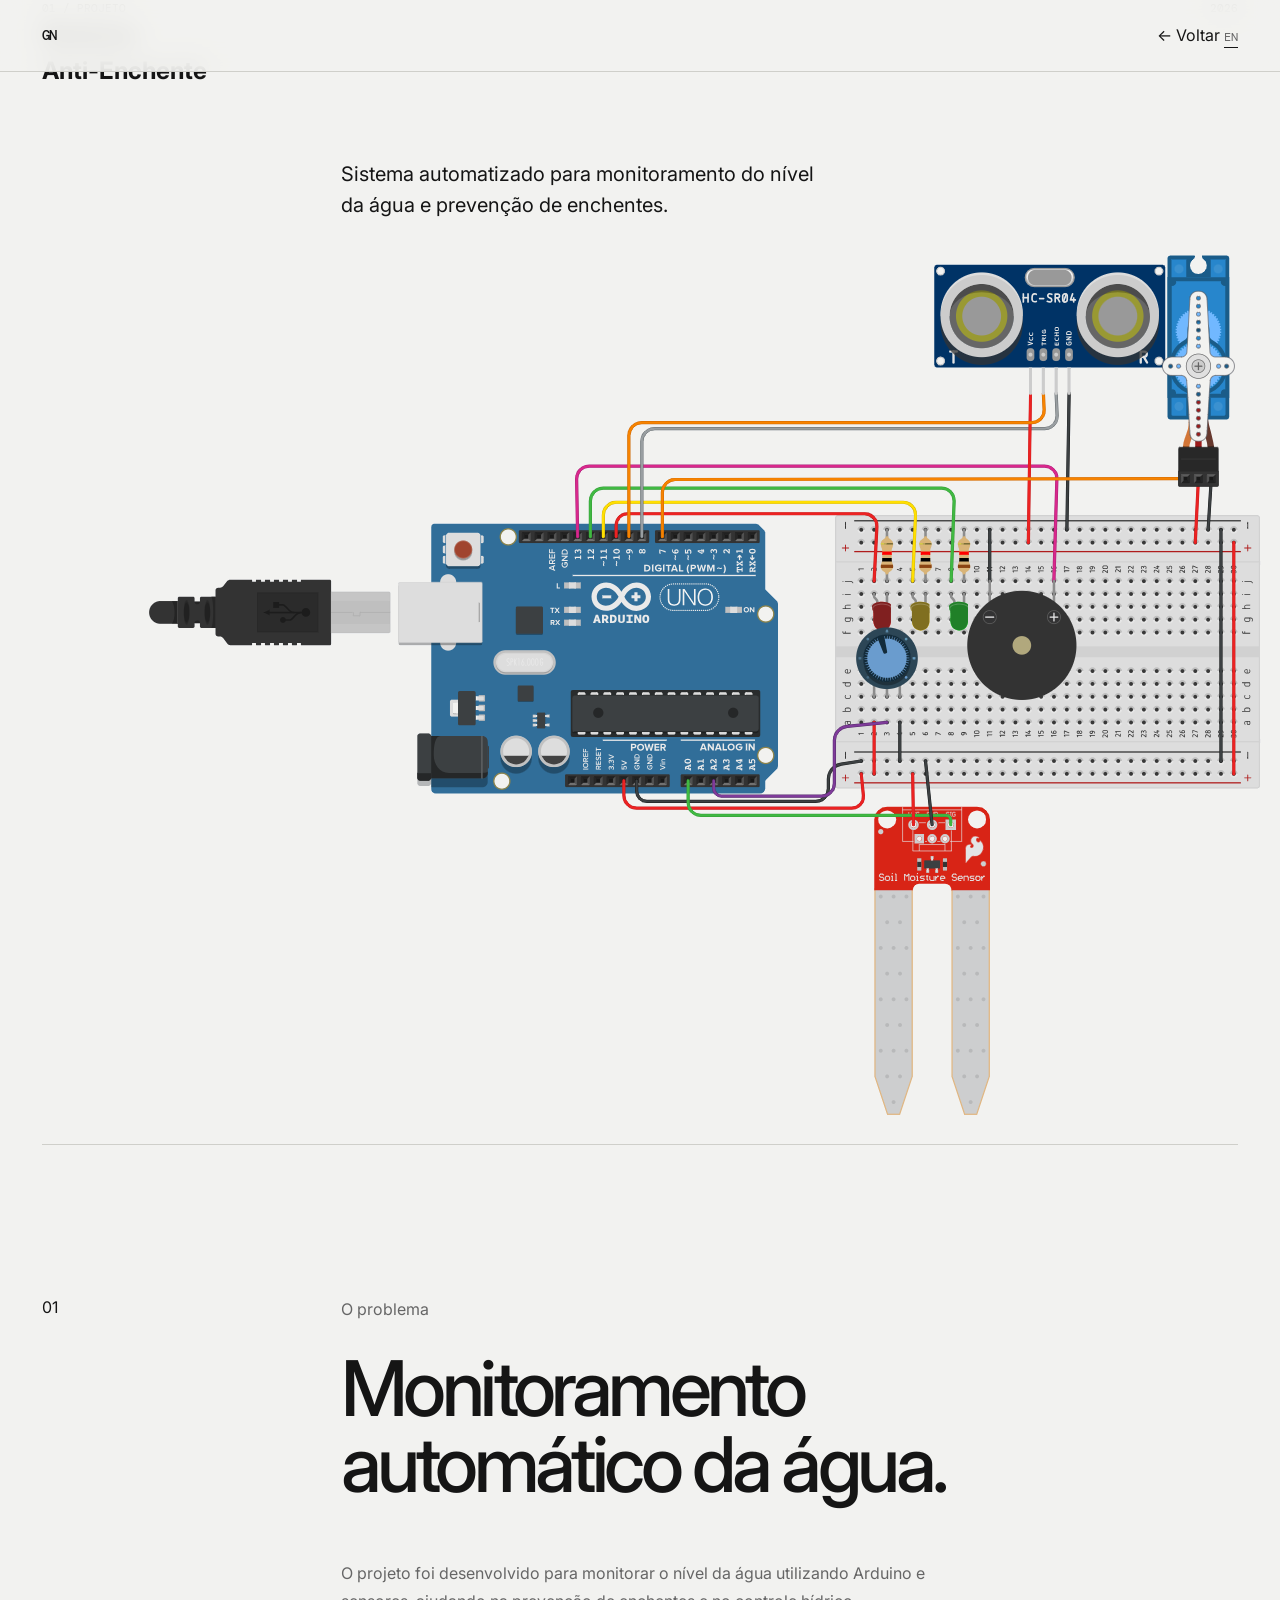
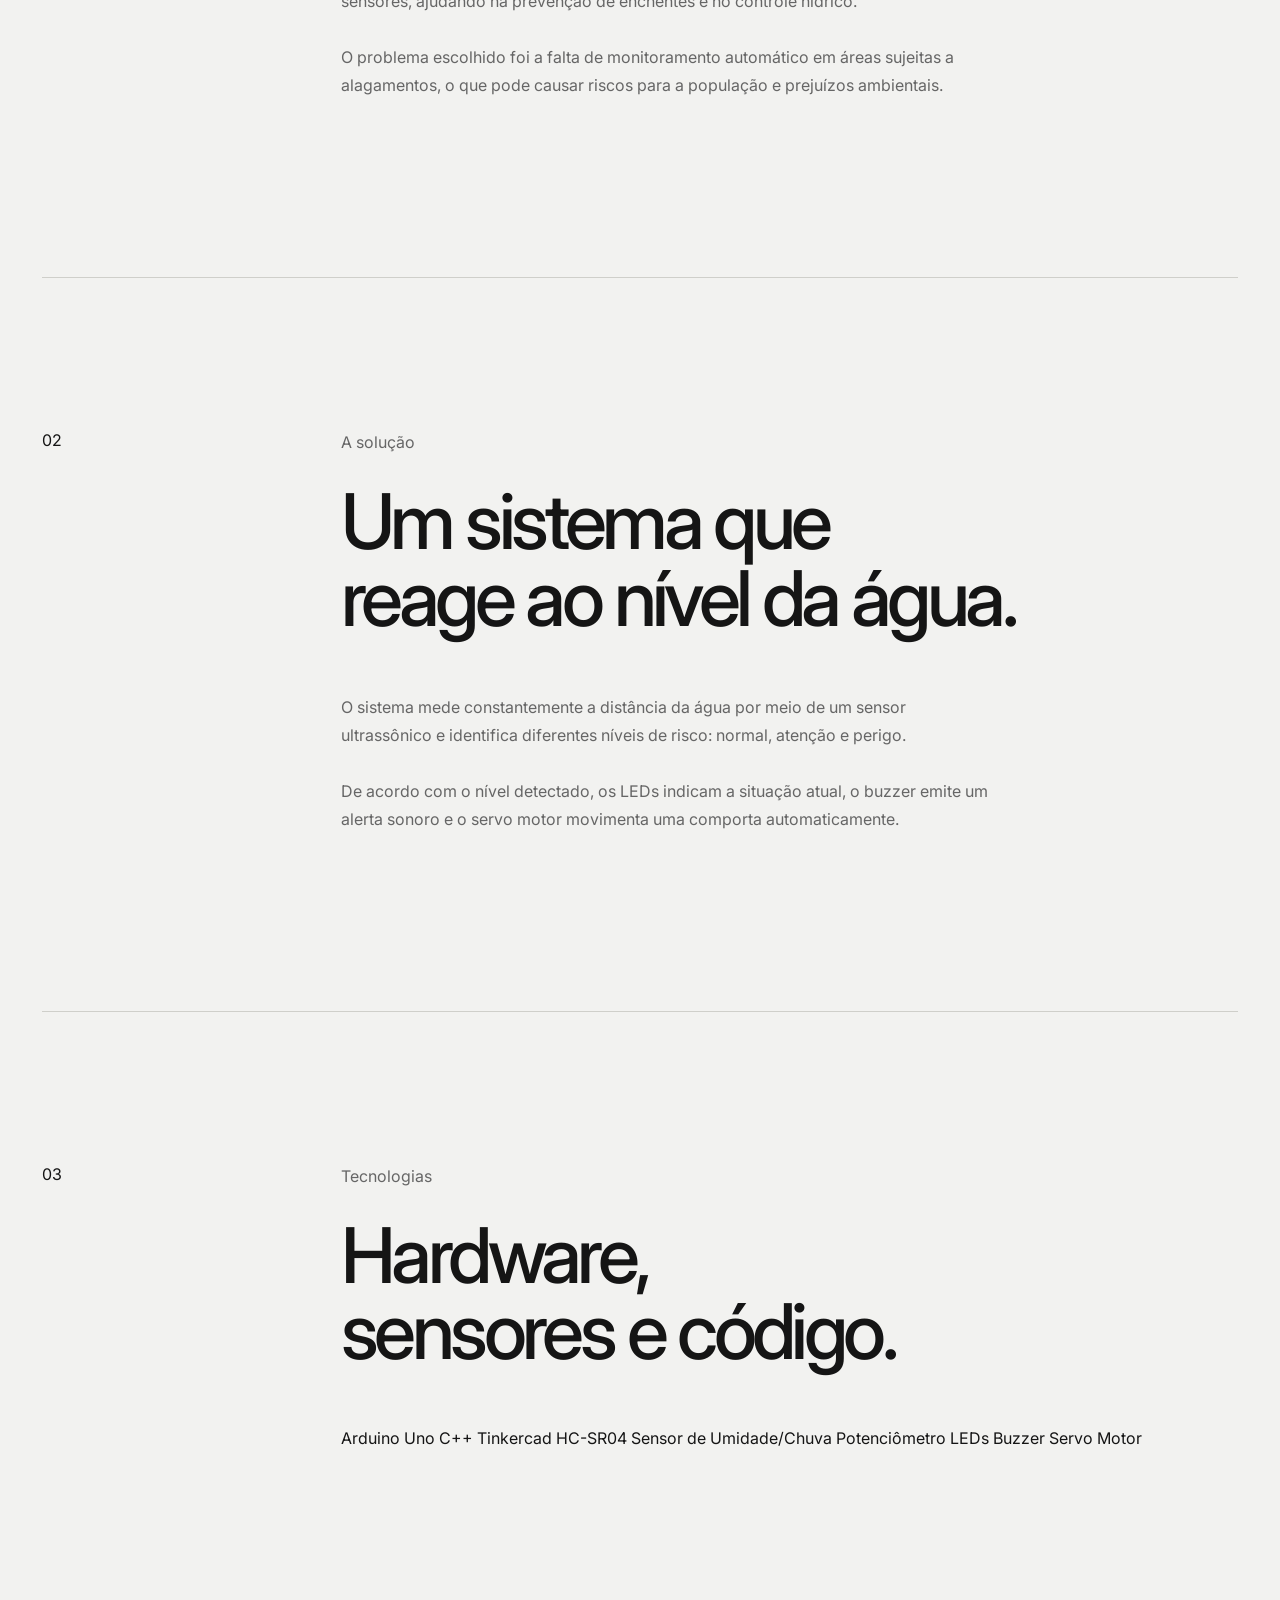
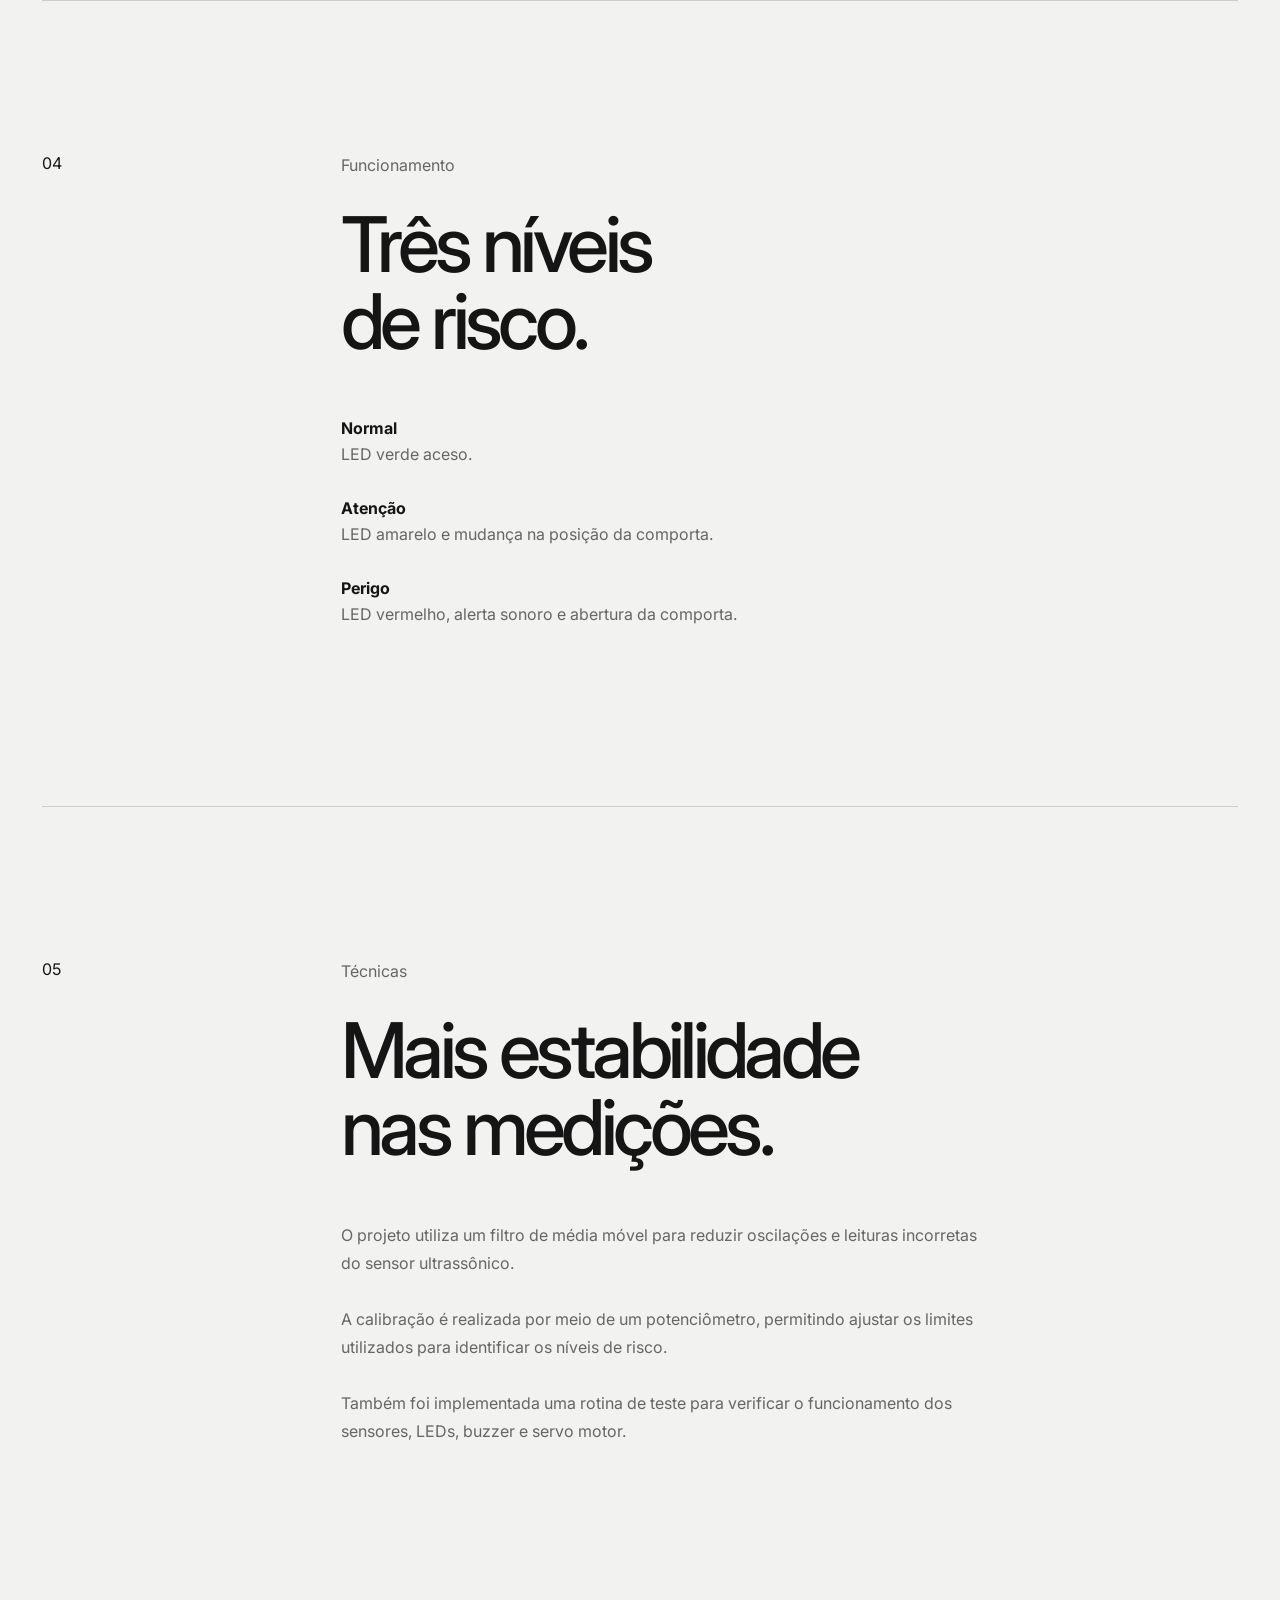
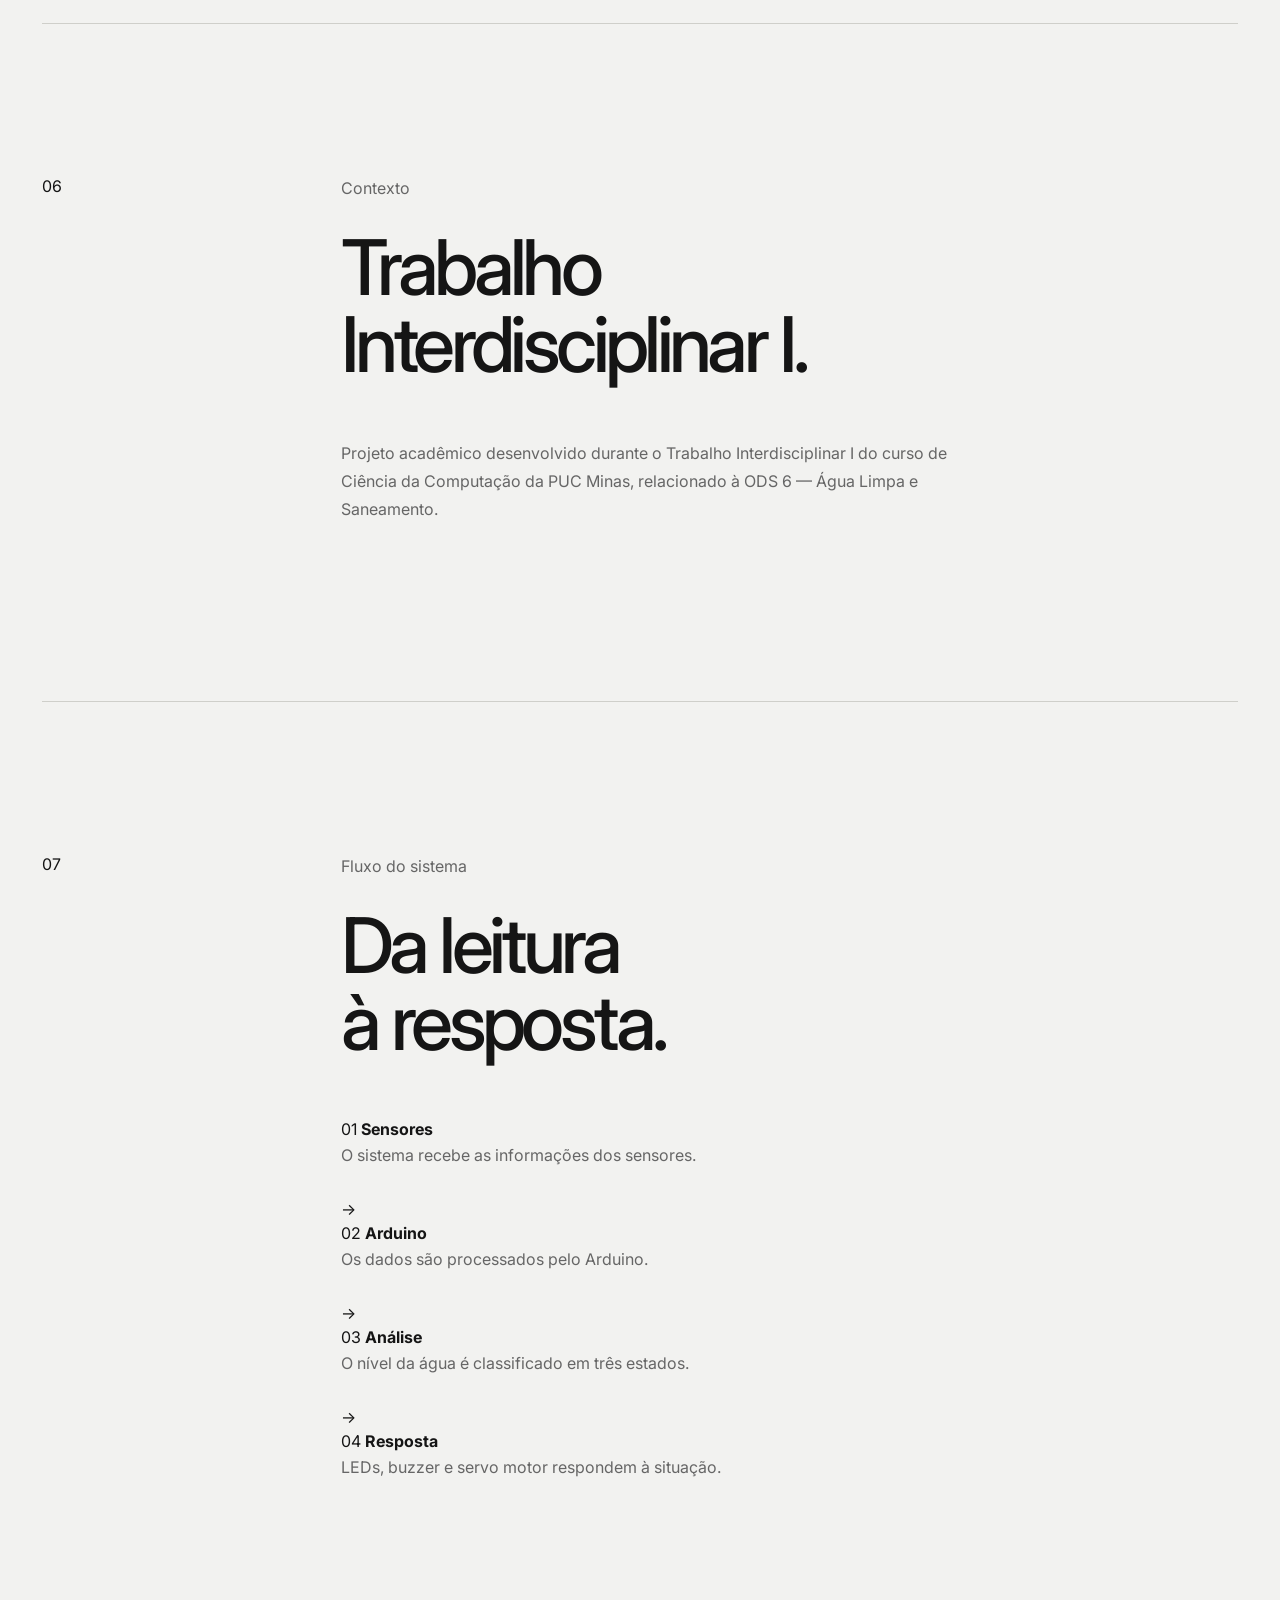
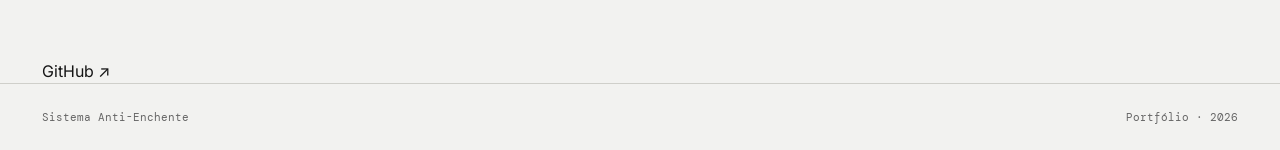
==== projeto-enchente.html @ da874406 "Adiciona portfólio" ====
<!DOCTYPE html>
<html lang="pt-BR">

<head>
    <meta charset="UTF-8">
    <meta name="viewport" content="width=device-width, initial-scale=1.0">

    <title>Sistema Anti-Enchente — Gustavo Norberto</title>

    <link rel="stylesheet" href="css/projeto.css">
</head>

<body>

    <header>

        <a href="index.html" class="logo">GN</a>

        <div class="projeto-navegacao">

            <a
                href="index.html"
                class="voltar"
                data-pt="← Voltar"
                data-en="← Back"
            >
                ← Voltar
            </a>

            <button id="language-toggle">EN</button>

        </div>

    </header>

    <main>

        <section class="projeto-introducao">

            <div class="projeto-meta">

                <span
                    data-pt="01 / PROJETO"
                    data-en="01 / PROJECT"
                >
                    01 / PROJETO
                </span>

                <span>
                    2026
                </span>

            </div>

            <h1
                data-pt="Sistema<br>Anti-Enchente"
                data-en="Flood Prevention<br>System"
            >
                Sistema<br>
                Anti-Enchente
            </h1>

            <p
                class="projeto-resumo"
                data-pt="Sistema automatizado para monitoramento do nível da água e prevenção de enchentes."
                data-en="Automated system for monitoring water levels and preventing floods."
            >
                Sistema automatizado para monitoramento
                do nível da água e prevenção de enchentes.
            </p>

        </section>

        <section class="projeto-imagem">

            <div class="imagem-placeholder">

                <img
                    src="assets/images/circuito-enchente.png"
                    alt="Circuito do sistema anti-enchente"
                >

            </div>

        </section>

        <section class="projeto-conteudo">

            <div class="bloco">

                <span class="numero">
                    01
                </span>

                <div>

                    <p
                        class="rotulo"
                        data-pt="O problema"
                        data-en="The problem"
                    >
                        O problema
                    </p>

                    <h2
                        data-pt="Monitoramento<br>automático da água."
                        data-en="Automatic<br>water monitoring."
                    >
                        Monitoramento
                        automático da água.
                    </h2>

                    <p
                        data-pt="O projeto foi desenvolvido para monitorar o nível da água utilizando Arduino e sensores, ajudando na prevenção de enchentes e no controle hídrico."
                        data-en="The project was developed to monitor water levels using Arduino and sensors, helping prevent floods and support water management."
                    >
                        O projeto foi desenvolvido para monitorar
                        o nível da água utilizando Arduino e sensores,
                        ajudando na prevenção de enchentes e no
                        controle hídrico.
                    </p>

                    <p
                        data-pt="O problema escolhido foi a falta de monitoramento automático em áreas sujeitas a alagamentos, o que pode causar riscos para a população e prejuízos ambientais."
                        data-en="The chosen problem was the lack of automatic monitoring in areas subject to flooding, which can create risks for the population and environmental damage."
                    >
                        O problema escolhido foi a falta de
                        monitoramento automático em áreas sujeitas
                        a alagamentos, o que pode causar riscos
                        para a população e prejuízos ambientais.
                    </p>

                </div>

            </div>

            <div class="bloco">

                <span class="numero">
                    02
                </span>

                <div>

                    <p
                        class="rotulo"
                        data-pt="A solução"
                        data-en="The solution"
                    >
                        A solução
                    </p>

                    <h2
                        data-pt="Um sistema que<br>reage ao nível da água."
                        data-en="A system that<br>reacts to water levels."
                    >
                        Um sistema que
                        reage ao nível da água.
                    </h2>

                    <p
                        data-pt="O sistema mede constantemente a distância da água por meio de um sensor ultrassônico e identifica diferentes níveis de risco: normal, atenção e perigo."
                        data-en="The system continuously measures the distance to the water using an ultrasonic sensor and identifies different risk levels: normal, attention and danger."
                    >
                        O sistema mede constantemente a distância
                        da água por meio de um sensor ultrassônico
                        e identifica diferentes níveis de risco:
                        normal, atenção e perigo.
                    </p>

                    <p
                        data-pt="De acordo com o nível detectado, os LEDs indicam a situação atual, o buzzer emite um alerta sonoro e o servo motor movimenta uma comporta automaticamente."
                        data-en="According to the detected level, the LEDs indicate the current situation, the buzzer emits a sound alert and the servo motor automatically moves a gate."
                    >
                        De acordo com o nível detectado, os LEDs
                        indicam a situação atual, o buzzer emite
                        um alerta sonoro e o servo motor movimenta
                        uma comporta automaticamente.
                    </p>

                </div>

            </div>

            <div class="bloco">

                <span class="numero">
                    03
                </span>

                <div>

                    <p
                        class="rotulo"
                        data-pt="Tecnologias"
                        data-en="Technologies"
                    >
                        Tecnologias
                    </p>

                    <h2
                        data-pt="Hardware,<br>sensores e código."
                        data-en="Hardware,<br>sensors and code."
                    >
                        Hardware,
                        sensores e código.
                    </h2>

                    <div class="tecnologias">

                        <span>
                            Arduino Uno
                        </span>

                        <span>
                            C++
                        </span>

                        <span>
                            Tinkercad
                        </span>

                        <span>
                            HC-SR04
                        </span>

                        <span
                            data-pt="Sensor de Umidade/Chuva"
                            data-en="Humidity/Rain Sensor"
                        >
                            Sensor de Umidade/Chuva
                        </span>

                        <span>
                            Potenciômetro
                        </span>

                        <span>
                            LEDs
                        </span>

                        <span>
                            Buzzer
                        </span>

                        <span>
                            Servo Motor
                        </span>

                    </div>

                </div>

            </div>

            <div class="bloco">

                <span class="numero">
                    04
                </span>

                <div>

                    <p
                        class="rotulo"
                        data-pt="Funcionamento"
                        data-en="Operation"
                    >
                        Funcionamento
                    </p>

                    <h2
                        data-pt="Três níveis<br>de risco."
                        data-en="Three risk<br>levels."
                    >
                        Três níveis
                        de risco.
                    </h2>

                    <div class="estados">

                        <div>

                            <strong
                                data-pt="Normal"
                                data-en="Normal"
                            >
                                Normal
                            </strong>

                            <p
                                data-pt="LED verde aceso."
                                data-en="Green LED on."
                            >
                                LED verde aceso.
                            </p>

                        </div>

                        <div>

                            <strong
                                data-pt="Atenção"
                                data-en="Attention"
                            >
                                Atenção
                            </strong>

                            <p
                                data-pt="LED amarelo e mudança na posição da comporta."
                                data-en="Yellow LED and change in gate position."
                            >
                                LED amarelo e mudança na posição da comporta.
                            </p>

                        </div>

                        <div>

                            <strong
                                data-pt="Perigo"
                                data-en="Danger"
                            >
                                Perigo
                            </strong>

                            <p
                                data-pt="LED vermelho, alerta sonoro e abertura da comporta."
                                data-en="Red LED, sound alert and gate opening."
                            >
                                LED vermelho, alerta sonoro e abertura da comporta.
                            </p>

                        </div>

                    </div>

                </div>

            </div>

            <div class="bloco">

                <span class="numero">
                    05
                </span>

                <div>

                    <p
                        class="rotulo"
                        data-pt="Técnicas"
                        data-en="Techniques"
                    >
                        Técnicas
                    </p>

                    <h2
                        data-pt="Mais estabilidade<br>nas medições."
                        data-en="More stable<br>measurements."
                    >
                        Mais estabilidade
                        nas medições.
                    </h2>

                    <p
                        data-pt="O projeto utiliza um filtro de média móvel para reduzir oscilações e leituras incorretas do sensor ultrassônico."
                        data-en="The project uses a moving average filter to reduce fluctuations and incorrect readings from the ultrasonic sensor."
                    >
                        O projeto utiliza um filtro de média móvel
                        para reduzir oscilações e leituras incorretas
                        do sensor ultrassônico.
                    </p>

                    <p
                        data-pt="A calibração é realizada por meio de um potenciômetro, permitindo ajustar os limites utilizados para identificar os níveis de risco."
                        data-en="Calibration is performed using a potentiometer, allowing the limits used to identify risk levels to be adjusted."
                    >
                        A calibração é realizada por meio de um
                        potenciômetro, permitindo ajustar os limites
                        utilizados para identificar os níveis de risco.
                    </p>

                    <p
                        data-pt="Também foi implementada uma rotina de teste para verificar o funcionamento dos sensores, LEDs, buzzer e servo motor."
                        data-en="A test routine was also implemented to verify the operation of the sensors, LEDs, buzzer and servo motor."
                    >
                        Também foi implementada uma rotina de teste
                        para verificar o funcionamento dos sensores,
                        LEDs, buzzer e servo motor.
                    </p>

                </div>

            </div>

            <div class="bloco">

                <span class="numero">
                    06
                </span>

                <div>

                    <p
                        class="rotulo"
                        data-pt="Contexto"
                        data-en="Context"
                    >
                        Contexto
                    </p>

                    <h2
                        data-pt="Trabalho<br>Interdisciplinar I."
                        data-en="Interdisciplinary<br>Project I."
                    >
                        Trabalho
                        Interdisciplinar I.
                    </h2>

                    <p
                        data-pt="Projeto acadêmico desenvolvido durante o Trabalho Interdisciplinar I do curso de Ciência da Computação da PUC Minas, relacionado à ODS 6 — Água Limpa e Saneamento."
                        data-en="Academic project developed during Interdisciplinary Project I in the Computer Science program at PUC Minas, related to SDG 6 — Clean Water and Sanitation."
                    >
                        Projeto acadêmico desenvolvido durante
                        o Trabalho Interdisciplinar I do curso
                        de Ciência da Computação da PUC Minas,
                        relacionado à ODS 6 — Água Limpa e Saneamento.
                    </p>

                </div>

            </div>

            <div class="bloco fluxo-bloco">

                <span class="numero">
                    07
                </span>

                <div>

                    <p
                        class="rotulo"
                        data-pt="Fluxo do sistema"
                        data-en="System flow"
                    >
                        Fluxo do sistema
                    </p>

                    <h2
                        data-pt="Da leitura<br>à resposta."
                        data-en="From reading<br>to response."
                    >
                        Da leitura
                        à resposta.
                    </h2>

                    <div class="fluxo">

                        <div class="fluxo-item">

                            <span class="fluxo-numero">
                                01
                            </span>

                            <strong
                                data-pt="Sensores"
                                data-en="Sensors"
                            >
                                Sensores
                            </strong>

                            <p
                                data-pt="O sistema recebe as informações dos sensores."
                                data-en="The system receives information from the sensors."
                            >
                                O sistema recebe as informações
                                dos sensores.
                            </p>

                        </div>

                        <div class="fluxo-seta">
                            →
                        </div>

                        <div class="fluxo-item">

                            <span class="fluxo-numero">
                                02
                            </span>

                            <strong>
                                Arduino
                            </strong>

                            <p
                                data-pt="Os dados são processados pelo Arduino."
                                data-en="The data is processed by the Arduino."
                            >
                                Os dados são processados
                                pelo Arduino.
                            </p>

                        </div>

                        <div class="fluxo-seta">
                            →
                        </div>

                        <div class="fluxo-item">

                            <span class="fluxo-numero">
                                03
                            </span>

                            <strong
                                data-pt="Análise"
                                data-en="Analysis"
                            >
                                Análise
                            </strong>

                            <p
                                data-pt="O nível da água é classificado em três estados."
                                data-en="The water level is classified into three states."
                            >
                                O nível da água é classificado
                                em três estados.
                            </p>

                        </div>

                        <div class="fluxo-seta">
                            →
                        </div>

                        <div class="fluxo-item">

                            <span class="fluxo-numero">
                                04
                            </span>

                            <strong
                                data-pt="Resposta"
                                data-en="Response"
                            >
                                Resposta
                            </strong>

                            <p
                                data-pt="LEDs, buzzer e servo motor respondem à situação."
                                data-en="LEDs, buzzer and servo motor respond to the situation."
                            >
                                LEDs, buzzer e servo motor
                                respondem à situação.
                            </p>

                        </div>

                    </div>

                </div>

            </div>

            <div class="projeto-links">

                <a
                    href="https://github.com/gustavonmsouza/sensor-enchentes-arduino"
                    target="_blank"
                >
                    GitHub ↗
                </a>

            </div>

        </section>

    </main>

    <footer>

        <span
            data-pt="Sistema Anti-Enchente"
            data-en="Flood Prevention System"
        >
            Sistema Anti-Enchente
        </span>

        <span
            data-pt="Portfólio · 2026"
            data-en="Portfolio · 2026"
        >
            Portfólio · 2026
        </span>

    </footer>

    <script src="js/projeto.js"></script>

</body>

</html>
---- css/projeto.css ----
@import url('https://fonts.googleapis.com/css2?family=DM+Mono:wght@400;500&family=Inter:wght@400;500;600&display=swap');

:root {
    --cor-fundo: #F2F2F0;
    --cor-texto: #151515;
    --cor-texto-secundario: #666666;
    --cor-linha: #CFCFCA;
    --cor-fundo-suave: #E3E3DF;
    --cor-destaque: #4A4A4A;
    --cor-acento: #8A8A85;
}

* {
    margin: 0;
    padding: 0;
    box-sizing: border-box;
}

html {
    scroll-behavior: smooth;
}

body {
    background: var(--cor-fundo);
    color: var(--cor-texto);
    font-family: Inter, Arial, sans-serif;
    line-height: 1.5;
}

a {
    color: inherit;
    text-decoration: none;
}

header {
    position: fixed;
    top: 0;
    left: 0;
    width: 100%;
    height: 72px;
    padding: 0 42px;
    display: flex;
    align-items: center;
    justify-content: space-between;
    background: rgba(242, 242, 240, 0.88);
    backdrop-filter: blur(12px);
    border-bottom: 1px solid var(--cor-linha);
    z-index: 100;
}

.logo {
    font-family: "DM Mono", monospace;
    font-size: 14px;
    font-weight: 500;
    letter-spacing: -0.04em;
}

nav {
    display: flex;
    align-items: center;
    gap: 28px;
}

nav a {
    font-family: "DM Mono", monospace;
    font-size: 12px;
    color: var(--cor-texto-secundario);
    transition: color 0.2s ease;
}

nav a:hover {
    color: var(--cor-texto);
}

#language-toggle {
    background: none;
    border: 0;
    border-bottom: 1px solid var(--cor-texto);
    color: var(--cor-texto-secundario);
    padding: 0 0 2px;
    margin: 0;
    font-family: "DM Mono", monospace;
    font-size: 12px;
    line-height: 1.4;
    cursor: pointer;
    transition: color 0.2s ease, opacity 0.2s ease;
}

#language-toggle:hover {
    color: var(--cor-texto);
    opacity: 0.5;
}

main {
    width: 100%;
}

section {
    width: 100%;
    max-width: 1440px;
    margin: 0 auto;
    padding-left: 42px;
    padding-right: 42px;
}

.projeto-hero {
    min-height: 100vh;
    padding-top: 150px;
    padding-bottom: 170px;
    display: flex;
    flex-direction: column;
    justify-content: space-between;
}

.projeto-meta {
    display: flex;
    justify-content: space-between;
    color: var(--cor-texto-secundario);
    font-family: "DM Mono", monospace;
    font-size: 11px;
    text-transform: uppercase;
}

.projeto-titulo {
    padding: 100px 0 70px;
}

.projeto-titulo h1 {
    font-size: clamp(72px, 13vw, 190px);
    line-height: 0.82;
    letter-spacing: -0.075em;
    font-weight: 500;
}

.projeto-titulo p {
    margin-top: 35px;
    font-family: "DM Mono", monospace;
    font-size: 11px;
    color: var(--cor-texto-secundario);
    text-transform: uppercase;
}

.projeto-resumo {
    max-width: 500px;
    margin-left: 25%;
    margin-top: 70px;
    font-size: 20px;
    line-height: 1.55;
}

.projeto-resumo span {
    display: block;
    margin-top: 35px;
    font-family: "DM Mono", monospace;
    font-size: 11px;
    color: var(--cor-texto-secundario);
}

.bloco {
    display: grid;
    grid-template-columns: 25% 75%;
    padding: 150px 0;
    border-top: 1px solid var(--cor-linha);
    opacity: 0;
    transform: translateY(40px);
    transition: opacity 0.7s ease, transform 0.7s ease;
}

.bloco.visivel {
    opacity: 1;
    transform: translateY(0);
}

.bloco-interface {
    padding-top: 100px;
    padding-bottom: 100px;
}

.bloco-numero {
    color: var(--cor-texto-secundario);
    font-family: "DM Mono", monospace;
    font-size: 11px;
}

.bloco-conteudo {
    max-width: 850px;
}

.label {
    display: block;
    margin-bottom: 38px;
    color: var(--cor-texto-secundario);
    font-family: "DM Mono", monospace;
    font-size: 11px;
    text-transform: uppercase;
}

.bloco h2 {
    max-width: 800px;
    margin-bottom: 55px;
    font-size: clamp(42px, 6vw, 82px);
    line-height: 1;
    letter-spacing: -0.06em;
    font-weight: 500;
}

.bloco p {
    max-width: 650px;
    margin-bottom: 28px;
    color: var(--cor-texto-secundario);
    font-size: 16px;
    line-height: 1.75;
}

.projeto-link {
    display: inline-block;
    margin-top: 35px;
    padding-bottom: 6px;
    border-bottom: 1px solid var(--cor-texto);
    font-family: "DM Mono", monospace;
    font-size: 12px;
    transition: opacity 0.2s ease;
}

.projeto-link:hover {
    opacity: 0.5;
}

.projeto-final {
    padding-top: 100px;
    padding-bottom: 160px;
    border-top: 1px solid var(--cor-linha);
}

.projeto-final p {
    margin-bottom: 35px;
    color: var(--cor-texto-secundario);
    font-size: 16px;
}

.projeto-final a {
    display: inline-block;
    padding-bottom: 8px;
    border-bottom: 1px solid var(--cor-texto);
    font-family: "DM Mono", monospace;
    font-size: 12px;
    transition: padding 0.2s ease;
}

.projeto-final a:hover {
    padding-right: 18px;
}

footer {
    max-width: 1440px;
    margin: 0 auto;
    padding: 25px 42px;
    display: flex;
    justify-content: space-between;
    color: var(--cor-texto-secundario);
    border-top: 1px solid var(--cor-linha);
    font-family: "DM Mono", monospace;
    font-size: 11px;
}

@media (max-width: 800px) {

    header {
        height: 64px;
        padding: 0 20px;
    }

    nav {
        gap: 14px;
    }

    nav a {
        font-size: 10px;
    }

    #language-toggle {
        font-size: 10px;
    }

    section {
        padding-left: 20px;
        padding-right: 20px;
    }

    .projeto-hero {
        min-height: 100svh;
        padding-top: 120px;
        padding-bottom: 100px;
    }

    .projeto-meta {
        font-size: 9px;
    }

    .projeto-titulo {
        padding: 80px 0 50px;
    }

    .projeto-titulo h1 {
        font-size: clamp(64px, 18vw, 120px);
    }

    .projeto-titulo p {
        margin-top: 25px;
    }

    .projeto-resumo {
        margin-left: 0;
        margin-top: 60px;
        font-size: 17px;
        line-height: 1.5;
    }

    .bloco {
        grid-template-columns: 1fr;
        gap: 30px;
        padding: 90px 0;
    }

    .bloco-interface {
        padding-top: 70px;
        padding-bottom: 70px;
    }

    .label {
        margin-bottom: 30px;
    }

    .bloco h2 {
        margin-bottom: 35px;
        font-size: 48px;
        line-height: 1;
    }

    .bloco p {
        font-size: 15px;
        line-height: 1.7;
    }

    .projeto-link {
        margin-top: 25px;
    }

    .projeto-final {
        padding-top: 80px;
        padding-bottom: 100px;
    }

    footer {
    padding: 22px 20px;
    font-size: 9px;
    }
}
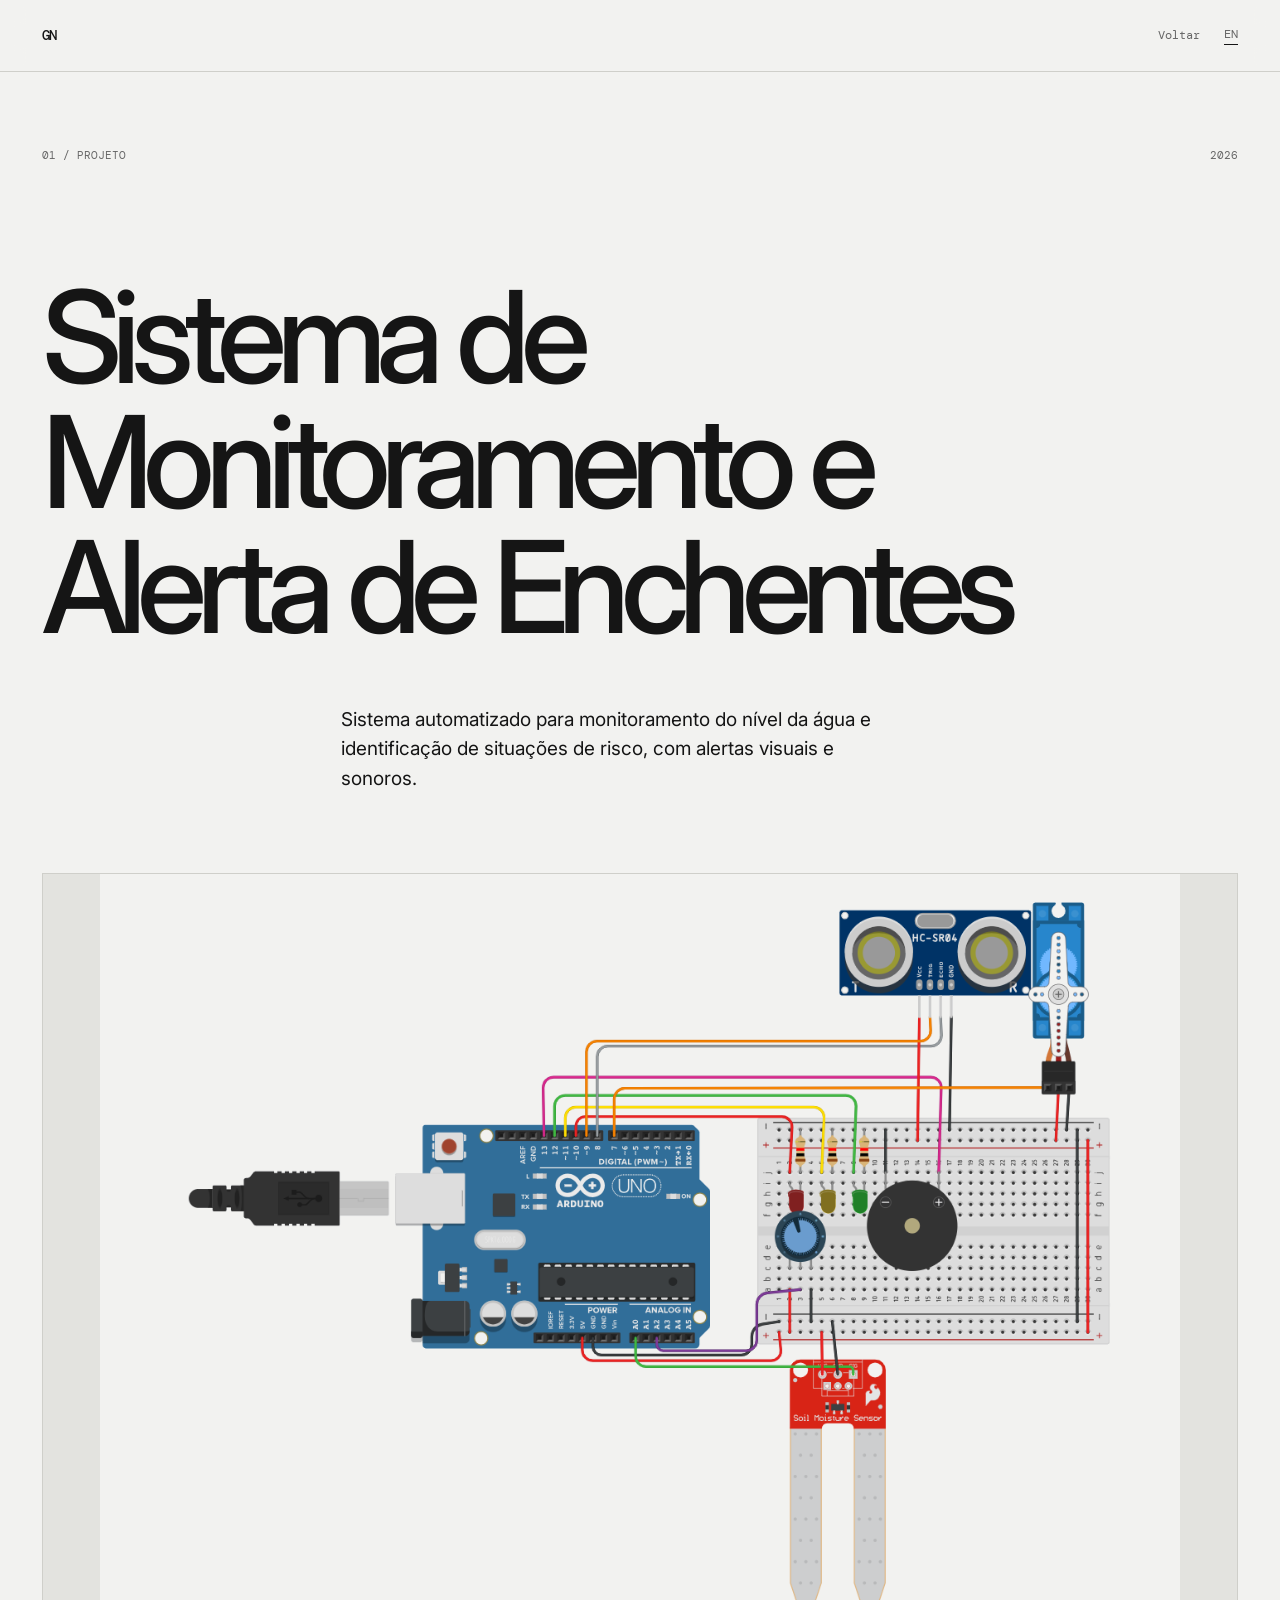
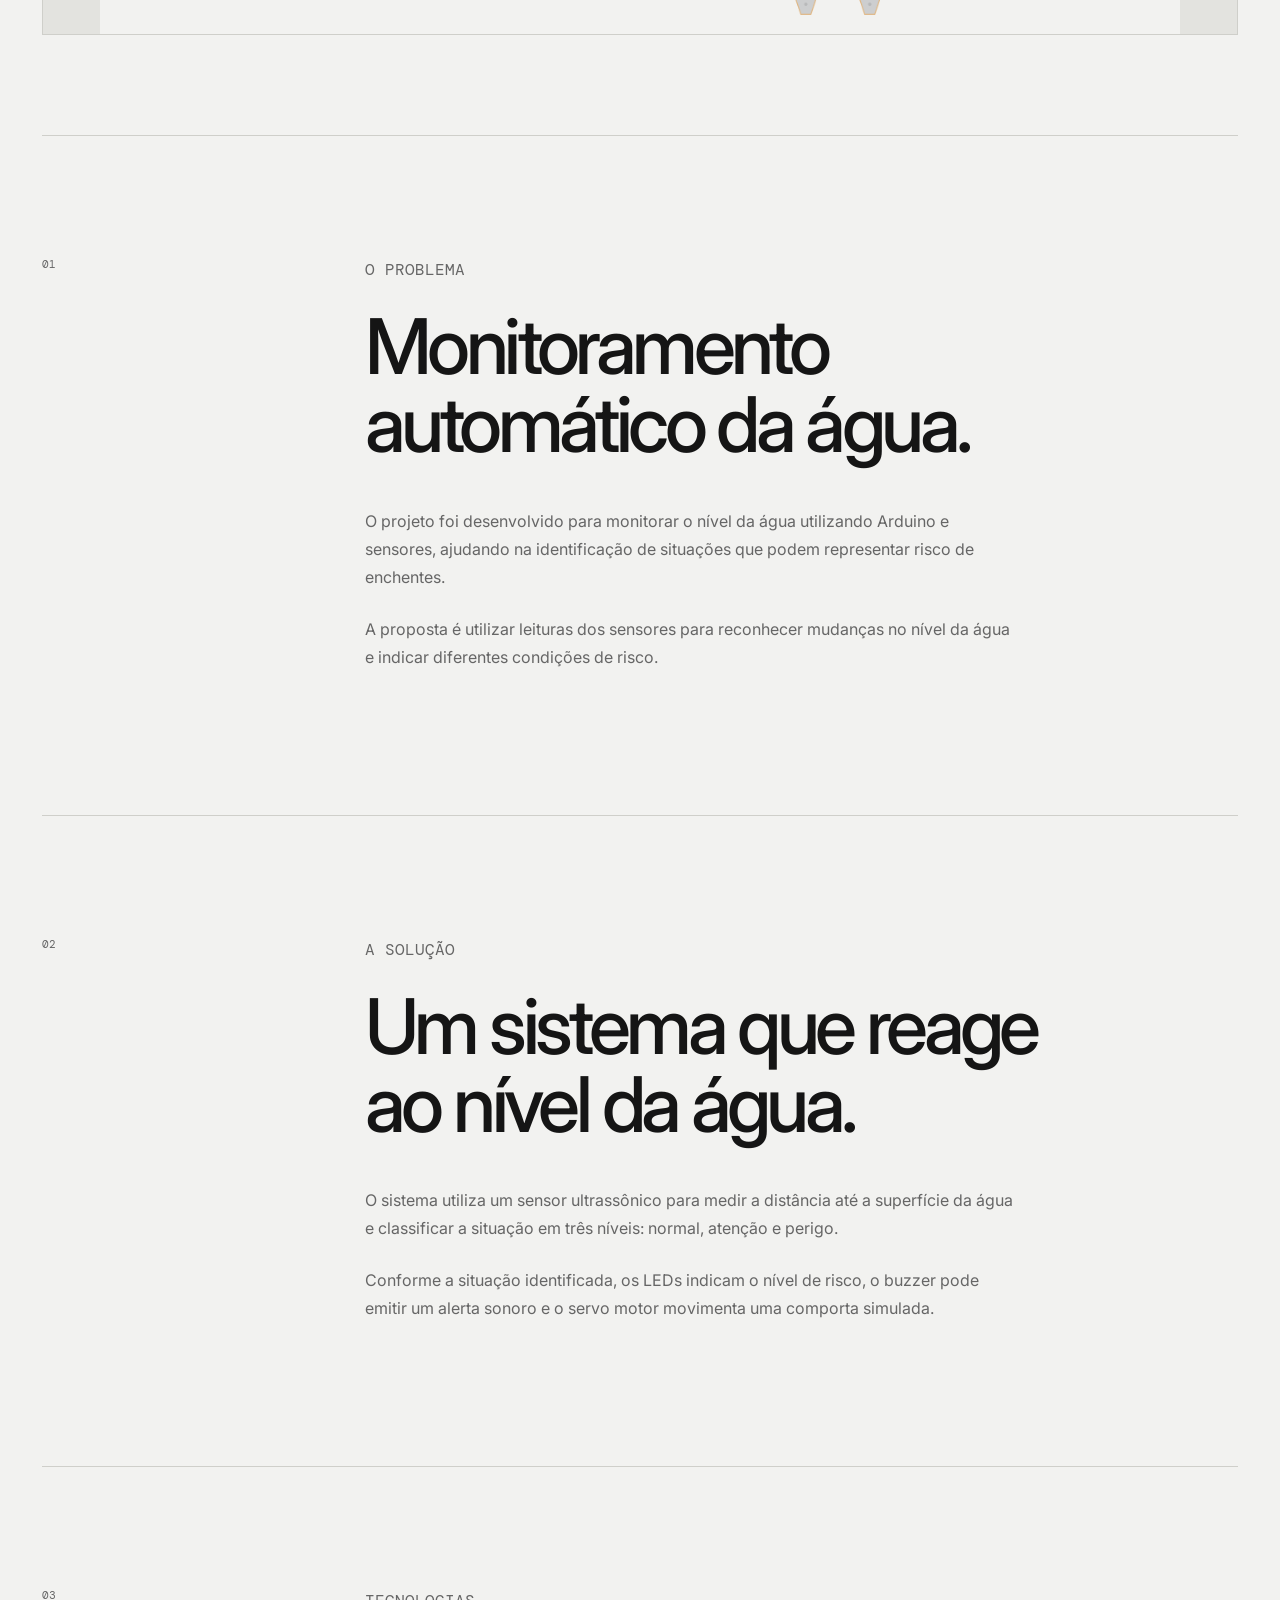
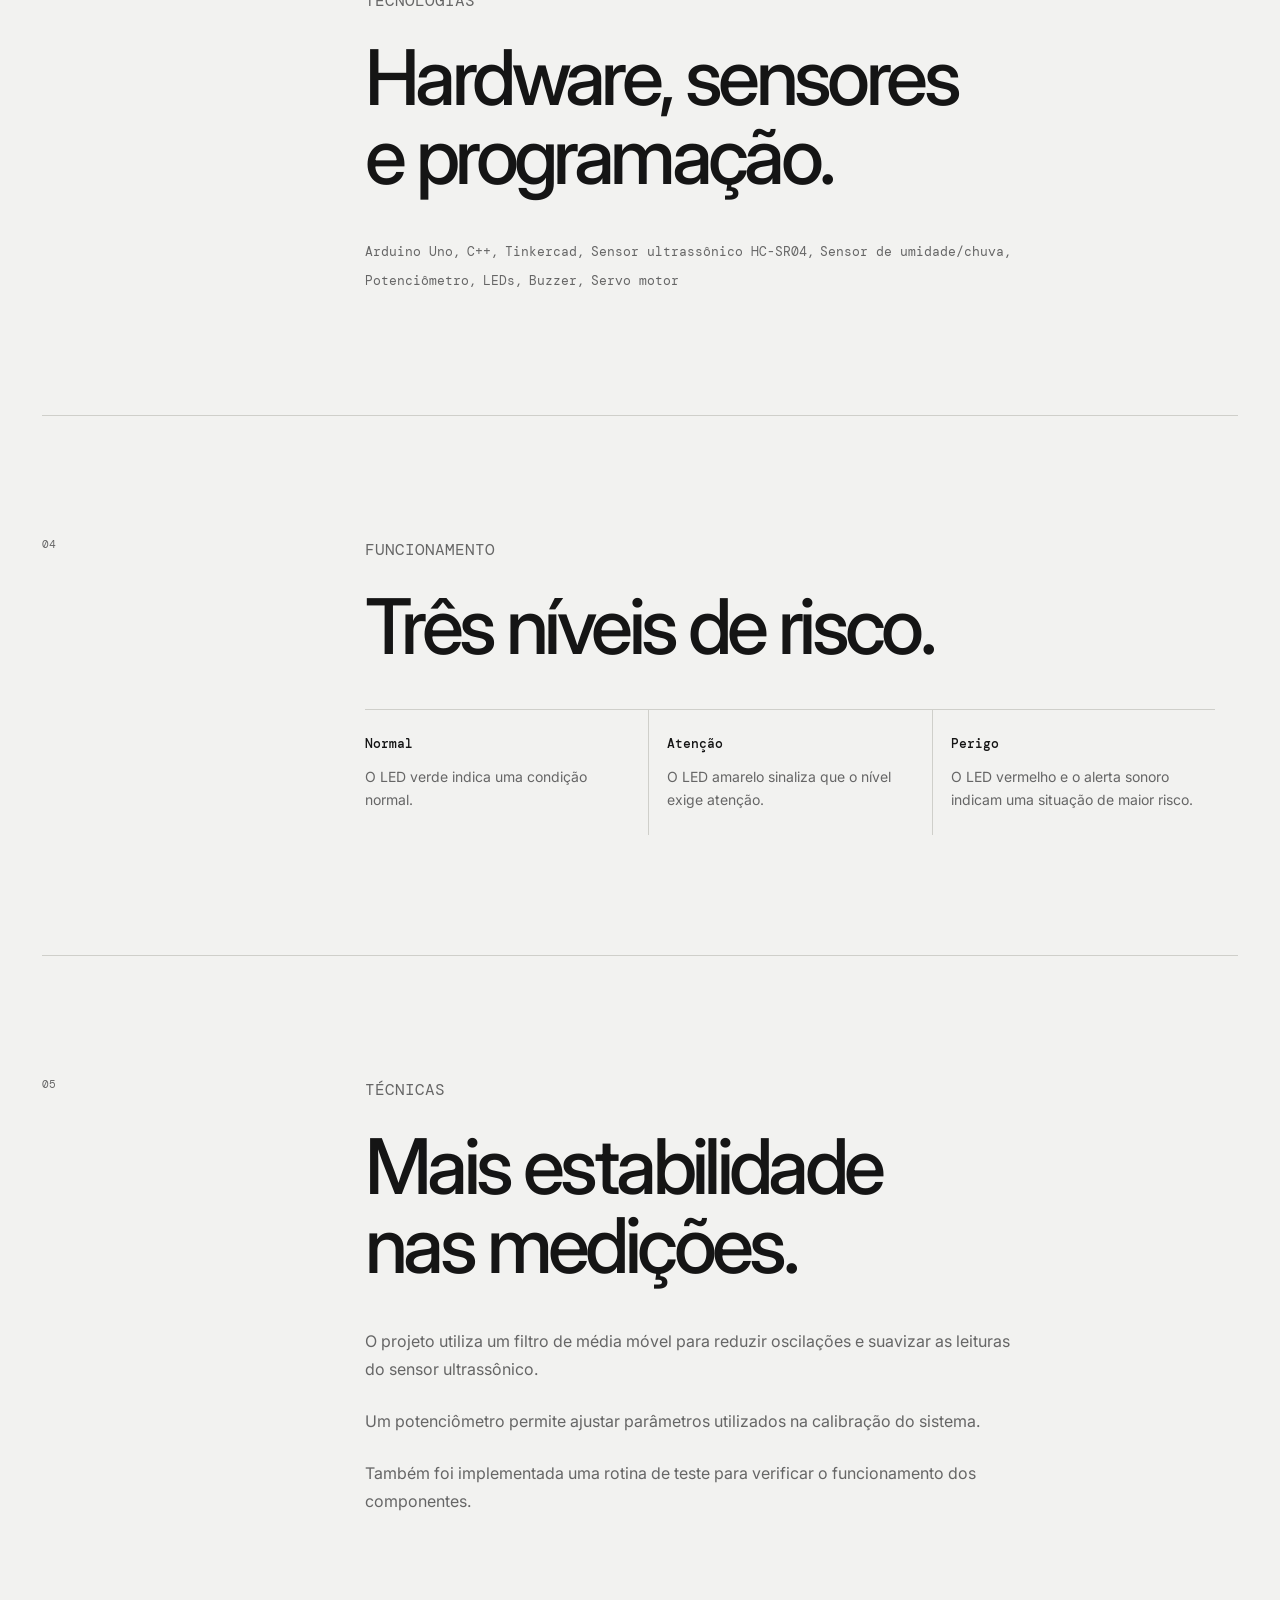
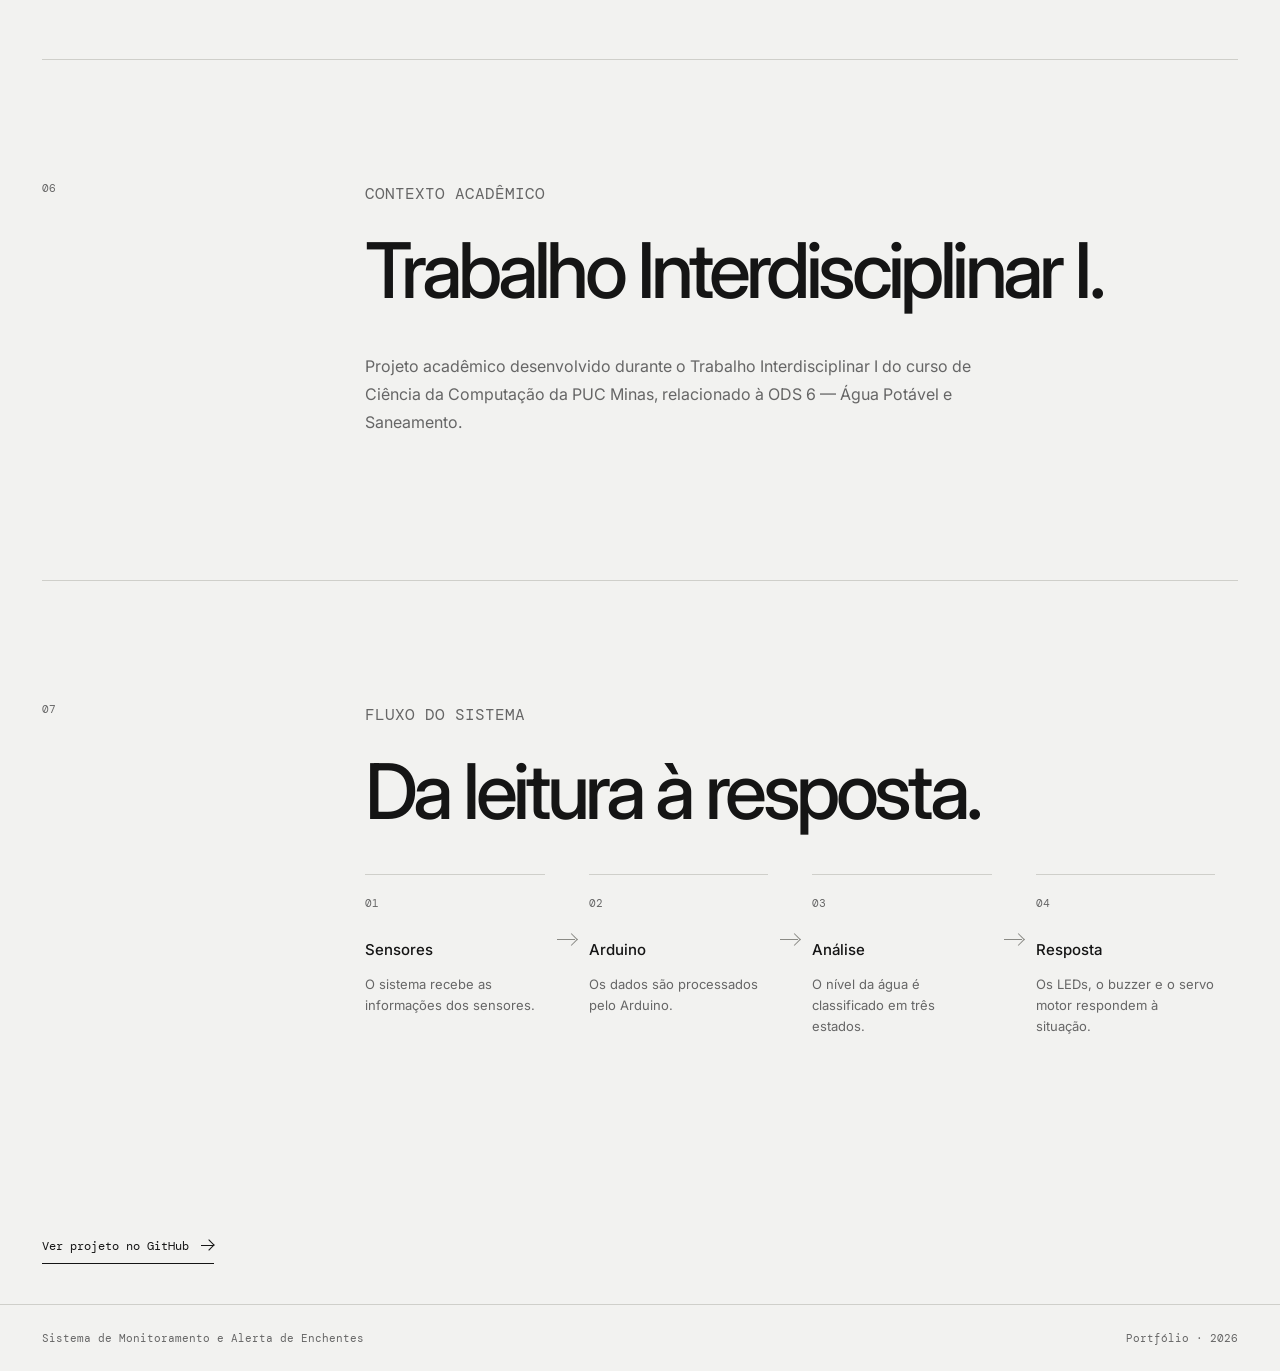
==== commit 6c811606: "Ajustes nos projetos" ====
--- a/projeto-enchente.html
+++ b/projeto-enchente.html
@@ -4,30 +4,28 @@
 <head>
     <meta charset="UTF-8">
     <meta name="viewport" content="width=device-width, initial-scale=1.0">
-
-    <title>Sistema Anti-Enchente — Gustavo Norberto</title>
+    <meta name="description" content="Sistema de Monitoramento e Alerta de Enchentes, projeto acadêmico desenvolvido com Arduino, sensores e C++.">
+    <meta name="theme-color" content="#F2F2F0">
+
+    <title>Sistema de Monitoramento e Alerta de Enchentes — Gustavo Norberto</title>
 
     <link rel="stylesheet" href="css/projeto.css">
 </head>
 
 <body>
 
-    <header>
+    <header class="cabecalho-projeto">
 
         <a href="index.html" class="logo">GN</a>
 
         <div class="projeto-navegacao">
 
-            <a
-                href="index.html"
-                class="voltar"
-                data-pt="← Voltar"
-                data-en="← Back"
-            >
-                ← Voltar
+            <a href="index.html" class="voltar" data-pt="Voltar" data-en="Back">
+                <span class="seta-voltar" aria-hidden="true"></span>
+                <span data-pt="Voltar" data-en="Back">Voltar</span>
             </a>
 
-            <button id="language-toggle">EN</button>
+            <button id="language-toggle" type="button" aria-label="Alterar idioma">EN</button>
 
         </div>
 
@@ -39,34 +37,22 @@
 
             <div class="projeto-meta">
 
-                <span
-                    data-pt="01 / PROJETO"
-                    data-en="01 / PROJECT"
-                >
+                <span data-pt="01 / PROJETO" data-en="01 / PROJECT">
                     01 / PROJETO
                 </span>
 
-                <span>
-                    2026
-                </span>
+                <span>2026</span>
 
             </div>
 
-            <h1
-                data-pt="Sistema<br>Anti-Enchente"
-                data-en="Flood Prevention<br>System"
-            >
-                Sistema<br>
-                Anti-Enchente
+            <h1 data-pt="Sistema de Monitoramento e Alerta de Enchentes" data-en="Flood Monitoring and Warning System">
+                Sistema de Monitoramento e Alerta de Enchentes
             </h1>
 
-            <p
-                class="projeto-resumo"
-                data-pt="Sistema automatizado para monitoramento do nível da água e prevenção de enchentes."
-                data-en="Automated system for monitoring water levels and preventing floods."
-            >
-                Sistema automatizado para monitoramento
-                do nível da água e prevenção de enchentes.
+            <p class="projeto-resumo"
+               data-pt="Sistema automatizado para monitoramento do nível da água e identificação de situações de risco, com alertas visuais e sonoros."
+               data-en="An automated system for monitoring water levels and identifying risk situations through visual and audible alerts.">
+                Sistema automatizado para monitoramento do nível da água e identificação de situações de risco, com alertas visuais e sonoros.
             </p>
 
         </section>
@@ -77,7 +63,7 @@
 
                 <img
                     src="assets/images/circuito-enchente.png"
-                    alt="Circuito do sistema anti-enchente"
+                    alt="Circuito do Sistema de Monitoramento e Alerta de Enchentes"
                 >
 
             </div>
@@ -86,513 +72,259 @@
 
         <section class="projeto-conteudo">
 
-            <div class="bloco">
-
-                <span class="numero">
-                    01
-                </span>
-
-                <div>
-
-                    <p
-                        class="rotulo"
-                        data-pt="O problema"
-                        data-en="The problem"
-                    >
-                        O problema
-                    </p>
-
-                    <h2
-                        data-pt="Monitoramento<br>automático da água."
-                        data-en="Automatic<br>water monitoring."
-                    >
-                        Monitoramento
-                        automático da água.
-                    </h2>
-
-                    <p
-                        data-pt="O projeto foi desenvolvido para monitorar o nível da água utilizando Arduino e sensores, ajudando na prevenção de enchentes e no controle hídrico."
-                        data-en="The project was developed to monitor water levels using Arduino and sensors, helping prevent floods and support water management."
-                    >
-                        O projeto foi desenvolvido para monitorar
-                        o nível da água utilizando Arduino e sensores,
-                        ajudando na prevenção de enchentes e no
-                        controle hídrico.
-                    </p>
-
-                    <p
-                        data-pt="O problema escolhido foi a falta de monitoramento automático em áreas sujeitas a alagamentos, o que pode causar riscos para a população e prejuízos ambientais."
-                        data-en="The chosen problem was the lack of automatic monitoring in areas subject to flooding, which can create risks for the population and environmental damage."
-                    >
-                        O problema escolhido foi a falta de
-                        monitoramento automático em áreas sujeitas
-                        a alagamentos, o que pode causar riscos
-                        para a população e prejuízos ambientais.
-                    </p>
-
-                </div>
+            <article class="bloco">
+
+                <span class="numero">01</span>
+
+                <div class="bloco-detalhes">
+
+                    <p class="rotulo" data-pt="O problema" data-en="The problem">O problema</p>
+
+                    <h2 data-pt="Monitoramento automático da água." data-en="Automatic water monitoring.">
+                        Monitoramento automático da água.
+                    </h2>
+
+                    <p data-pt="O projeto foi desenvolvido para monitorar o nível da água utilizando Arduino e sensores, ajudando na identificação de situações que podem representar risco de enchentes."
+                       data-en="The project was developed to monitor water levels using Arduino and sensors, helping identify situations that may indicate a flood risk.">
+                        O projeto foi desenvolvido para monitorar o nível da água utilizando Arduino e sensores, ajudando na identificação de situações que podem representar risco de enchentes.
+                    </p>
+
+                    <p data-pt="A proposta é utilizar leituras dos sensores para reconhecer mudanças no nível da água e indicar diferentes condições de risco."
+                       data-en="The proposal is to use sensor readings to recognize changes in water levels and indicate different risk conditions.">
+                        A proposta é utilizar leituras dos sensores para reconhecer mudanças no nível da água e indicar diferentes condições de risco.
+                    </p>
+
+                </div>
+
+            </article>
+
+            <article class="bloco">
+
+                <span class="numero">02</span>
+
+                <div class="bloco-detalhes">
+
+                    <p class="rotulo" data-pt="A solução" data-en="The solution">A solução</p>
+
+                    <h2 data-pt="Um sistema que reage ao nível da água." data-en="A system that reacts to water levels.">
+                        Um sistema que reage ao nível da água.
+                    </h2>
+
+                    <p data-pt="O sistema utiliza um sensor ultrassônico para medir a distância até a superfície da água e classificar a situação em três níveis: normal, atenção e perigo."
+                       data-en="The system uses an ultrasonic sensor to measure the distance to the water surface and classify the situation into three levels: normal, attention and danger.">
+                        O sistema utiliza um sensor ultrassônico para medir a distância até a superfície da água e classificar a situação em três níveis: normal, atenção e perigo.
+                    </p>
+
+                    <p data-pt="Conforme a situação identificada, os LEDs indicam o nível de risco, o buzzer pode emitir um alerta sonoro e o servo motor movimenta uma comporta simulada."
+                       data-en="According to the identified situation, LEDs indicate the risk level, the buzzer can emit an audible alert, and the servo motor moves a simulated gate.">
+                        Conforme a situação identificada, os LEDs indicam o nível de risco, o buzzer pode emitir um alerta sonoro e o servo motor movimenta uma comporta simulada.
+                    </p>
+
+                </div>
+
+            </article>
+
+            <article class="bloco">
+
+                <span class="numero">03</span>
+
+                <div class="bloco-detalhes">
+
+                    <p class="rotulo" data-pt="Tecnologias" data-en="Technologies">Tecnologias</p>
+
+                    <h2 data-pt="Hardware, sensores e programação." data-en="Hardware, sensors and programming.">
+                        Hardware, sensores e programação.
+                    </h2>
+
+                    <ul class="tecnologias" aria-label="Tecnologias utilizadas">
+
+                        <li>Arduino Uno</li>
+                        <li>C++</li>
+                        <li>Tinkercad</li>
+                        <li>Sensor ultrassônico HC-SR04</li>
+                        <li data-pt="Sensor de umidade/chuva" data-en="Humidity/rain sensor">Sensor de umidade/chuva</li>
+                        <li data-pt="Potenciômetro" data-en="Potentiometer">Potenciômetro</li>
+                        <li>LEDs</li>
+                        <li>Buzzer</li>
+                        <li data-pt="Servo motor" data-en="Servo motor">Servo motor</li>
+
+                    </ul>
+
+                </div>
+
+            </article>
+
+            <article class="bloco">
+
+                <span class="numero">04</span>
+
+                <div class="bloco-detalhes">
+
+                    <p class="rotulo" data-pt="Funcionamento" data-en="Operation">Funcionamento</p>
+
+                    <h2 data-pt="Três níveis de risco." data-en="Three risk levels.">
+                        Três níveis de risco.
+                    </h2>
+
+                    <div class="estados">
+
+                        <div class="estado">
+                            <strong data-pt="Normal" data-en="Normal">Normal</strong>
+                            <p data-pt="O LED verde indica uma condição normal." data-en="The green LED indicates a normal condition.">
+                                O LED verde indica uma condição normal.
+                            </p>
+                        </div>
+
+                        <div class="estado">
+                            <strong data-pt="Atenção" data-en="Attention">Atenção</strong>
+                            <p data-pt="O LED amarelo sinaliza que o nível exige atenção." data-en="The yellow LED signals that the water level requires attention.">
+                                O LED amarelo sinaliza que o nível exige atenção.
+                            </p>
+                        </div>
+
+                        <div class="estado">
+                            <strong data-pt="Perigo" data-en="Danger">Perigo</strong>
+                            <p data-pt="O LED vermelho e o alerta sonoro indicam uma situação de maior risco." data-en="The red LED and audible alert indicate a higher-risk situation.">
+                                O LED vermelho e o alerta sonoro indicam uma situação de maior risco.
+                            </p>
+                        </div>
+
+                    </div>
+
+                </div>
+
+            </article>
+
+            <article class="bloco">
+
+                <span class="numero">05</span>
+
+                <div class="bloco-detalhes">
+
+                    <p class="rotulo" data-pt="Técnicas" data-en="Techniques">Técnicas</p>
+
+                    <h2 data-pt="Mais estabilidade nas medições." data-en="More stable measurements.">
+                        Mais estabilidade nas medições.
+                    </h2>
+
+                    <p data-pt="O projeto utiliza um filtro de média móvel para reduzir oscilações e suavizar as leituras do sensor ultrassônico."
+                       data-en="The project uses a moving average filter to reduce fluctuations and smooth ultrasonic sensor readings.">
+                        O projeto utiliza um filtro de média móvel para reduzir oscilações e suavizar as leituras do sensor ultrassônico.
+                    </p>
+
+                    <p data-pt="Um potenciômetro permite ajustar parâmetros utilizados na calibração do sistema."
+                       data-en="A potentiometer allows parameters used to calibrate the system to be adjusted.">
+                        Um potenciômetro permite ajustar parâmetros utilizados na calibração do sistema.
+                    </p>
+
+                    <p data-pt="Também foi implementada uma rotina de teste para verificar o funcionamento dos componentes."
+                       data-en="A test routine was also implemented to check the operation of the components.">
+                        Também foi implementada uma rotina de teste para verificar o funcionamento dos componentes.
+                    </p>
+
+                </div>
+
+            </article>
+
+            <article class="bloco">
+
+                <span class="numero">06</span>
+
+                <div class="bloco-detalhes">
+
+                    <p class="rotulo" data-pt="Contexto acadêmico" data-en="Academic context">Contexto acadêmico</p>
+
+                    <h2 data-pt="Trabalho Interdisciplinar I." data-en="Interdisciplinary Project I.">
+                        Trabalho Interdisciplinar I.
+                    </h2>
+
+                    <p data-pt="Projeto acadêmico desenvolvido durante o Trabalho Interdisciplinar I do curso de Ciência da Computação da PUC Minas, relacionado à ODS 6 — Água Potável e Saneamento."
+                       data-en="Academic project developed during Interdisciplinary Project I in the Computer Science program at PUC Minas, related to SDG 6 — Clean Water and Sanitation.">
+                        Projeto acadêmico desenvolvido durante o Trabalho Interdisciplinar I do curso de Ciência da Computação da PUC Minas, relacionado à ODS 6 — Água Potável e Saneamento.
+                    </p>
+
+                </div>
+
+            </article>
+
+            <article class="bloco fluxo-bloco">
+
+                <span class="numero">07</span>
+
+                <div class="bloco-detalhes">
+
+                    <p class="rotulo" data-pt="Fluxo do sistema" data-en="System flow">Fluxo do sistema</p>
+
+                    <h2 data-pt="Da leitura à resposta." data-en="From reading to response.">
+                        Da leitura à resposta.
+                    </h2>
+
+                    <div class="fluxo">
+
+                        <div class="fluxo-item">
+                            <span class="fluxo-numero">01</span>
+                            <strong data-pt="Sensores" data-en="Sensors">Sensores</strong>
+                            <p data-pt="O sistema recebe as informações dos sensores." data-en="The system receives information from the sensors.">
+                                O sistema recebe as informações dos sensores.
+                            </p>
+                        </div>
+
+                        <span class="fluxo-seta" aria-hidden="true"></span>
+
+                        <div class="fluxo-item">
+                            <span class="fluxo-numero">02</span>
+                            <strong>Arduino</strong>
+                            <p data-pt="Os dados são processados pelo Arduino." data-en="The data is processed by the Arduino.">
+                                Os dados são processados pelo Arduino.
+                            </p>
+                        </div>
+
+                        <span class="fluxo-seta" aria-hidden="true"></span>
+
+                        <div class="fluxo-item">
+                            <span class="fluxo-numero">03</span>
+                            <strong data-pt="Análise" data-en="Analysis">Análise</strong>
+                            <p data-pt="O nível da água é classificado em três estados." data-en="The water level is classified into three states.">
+                                O nível da água é classificado em três estados.
+                            </p>
+                        </div>
+
+                        <span class="fluxo-seta" aria-hidden="true"></span>
+
+                        <div class="fluxo-item">
+                            <span class="fluxo-numero">04</span>
+                            <strong data-pt="Resposta" data-en="Response">Resposta</strong>
+                            <p data-pt="Os LEDs, o buzzer e o servo motor respondem à situação." data-en="The LEDs, buzzer and servo motor respond to the situation.">
+                                Os LEDs, o buzzer e o servo motor respondem à situação.
+                            </p>
+                        </div>
+
+                    </div>
+
+                </div>
+
+            </article>
+
+            <div class="projeto-links">
+
+                <a href="https://github.com/gustavonmsouza/sensor-enchentes-arduino" target="_blank" rel="noopener noreferrer">
+                    <span data-pt="Ver projeto no GitHub" data-en="View project on GitHub">Ver projeto no GitHub</span>
+                    <span class="seta-link" aria-hidden="true"></span>
+                </a>
 
             </div>
 
-            <div class="bloco">
-
-                <span class="numero">
-                    02
-                </span>
-
-                <div>
-
-                    <p
-                        class="rotulo"
-                        data-pt="A solução"
-                        data-en="The solution"
-                    >
-                        A solução
-                    </p>
-
-                    <h2
-                        data-pt="Um sistema que<br>reage ao nível da água."
-                        data-en="A system that<br>reacts to water levels."
-                    >
-                        Um sistema que
-                        reage ao nível da água.
-                    </h2>
-
-                    <p
-                        data-pt="O sistema mede constantemente a distância da água por meio de um sensor ultrassônico e identifica diferentes níveis de risco: normal, atenção e perigo."
-                        data-en="The system continuously measures the distance to the water using an ultrasonic sensor and identifies different risk levels: normal, attention and danger."
-                    >
-                        O sistema mede constantemente a distância
-                        da água por meio de um sensor ultrassônico
-                        e identifica diferentes níveis de risco:
-                        normal, atenção e perigo.
-                    </p>
-
-                    <p
-                        data-pt="De acordo com o nível detectado, os LEDs indicam a situação atual, o buzzer emite um alerta sonoro e o servo motor movimenta uma comporta automaticamente."
-                        data-en="According to the detected level, the LEDs indicate the current situation, the buzzer emits a sound alert and the servo motor automatically moves a gate."
-                    >
-                        De acordo com o nível detectado, os LEDs
-                        indicam a situação atual, o buzzer emite
-                        um alerta sonoro e o servo motor movimenta
-                        uma comporta automaticamente.
-                    </p>
-
-                </div>
-
-            </div>
-
-            <div class="bloco">
-
-                <span class="numero">
-                    03
-                </span>
-
-                <div>
-
-                    <p
-                        class="rotulo"
-                        data-pt="Tecnologias"
-                        data-en="Technologies"
-                    >
-                        Tecnologias
-                    </p>
-
-                    <h2
-                        data-pt="Hardware,<br>sensores e código."
-                        data-en="Hardware,<br>sensors and code."
-                    >
-                        Hardware,
-                        sensores e código.
-                    </h2>
-
-                    <div class="tecnologias">
-
-                        <span>
-                            Arduino Uno
-                        </span>
-
-                        <span>
-                            C++
-                        </span>
-
-                        <span>
-                            Tinkercad
-                        </span>
-
-                        <span>
-                            HC-SR04
-                        </span>
-
-                        <span
-                            data-pt="Sensor de Umidade/Chuva"
-                            data-en="Humidity/Rain Sensor"
-                        >
-                            Sensor de Umidade/Chuva
-                        </span>
-
-                        <span>
-                            Potenciômetro
-                        </span>
-
-                        <span>
-                            LEDs
-                        </span>
-
-                        <span>
-                            Buzzer
-                        </span>
-
-                        <span>
-                            Servo Motor
-                        </span>
-
-                    </div>
-
-                </div>
-
-            </div>
-
-            <div class="bloco">
-
-                <span class="numero">
-                    04
-                </span>
-
-                <div>
-
-                    <p
-                        class="rotulo"
-                        data-pt="Funcionamento"
-                        data-en="Operation"
-                    >
-                        Funcionamento
-                    </p>
-
-                    <h2
-                        data-pt="Três níveis<br>de risco."
-                        data-en="Three risk<br>levels."
-                    >
-                        Três níveis
-                        de risco.
-                    </h2>
-
-                    <div class="estados">
-
-                        <div>
-
-                            <strong
-                                data-pt="Normal"
-                                data-en="Normal"
-                            >
-                                Normal
-                            </strong>
-
-                            <p
-                                data-pt="LED verde aceso."
-                                data-en="Green LED on."
-                            >
-                                LED verde aceso.
-                            </p>
-
-                        </div>
-
-                        <div>
-
-                            <strong
-                                data-pt="Atenção"
-                                data-en="Attention"
-                            >
-                                Atenção
-                            </strong>
-
-                            <p
-                                data-pt="LED amarelo e mudança na posição da comporta."
-                                data-en="Yellow LED and change in gate position."
-                            >
-                                LED amarelo e mudança na posição da comporta.
-                            </p>
-
-                        </div>
-
-                        <div>
-
-                            <strong
-                                data-pt="Perigo"
-                                data-en="Danger"
-                            >
-                                Perigo
-                            </strong>
-
-                            <p
-                                data-pt="LED vermelho, alerta sonoro e abertura da comporta."
-                                data-en="Red LED, sound alert and gate opening."
-                            >
-                                LED vermelho, alerta sonoro e abertura da comporta.
-                            </p>
-
-                        </div>
-
-                    </div>
-
-                </div>
-
-            </div>
-
-            <div class="bloco">
-
-                <span class="numero">
-                    05
-                </span>
-
-                <div>
-
-                    <p
-                        class="rotulo"
-                        data-pt="Técnicas"
-                        data-en="Techniques"
-                    >
-                        Técnicas
-                    </p>
-
-                    <h2
-                        data-pt="Mais estabilidade<br>nas medições."
-                        data-en="More stable<br>measurements."
-                    >
-                        Mais estabilidade
-                        nas medições.
-                    </h2>
-
-                    <p
-                        data-pt="O projeto utiliza um filtro de média móvel para reduzir oscilações e leituras incorretas do sensor ultrassônico."
-                        data-en="The project uses a moving average filter to reduce fluctuations and incorrect readings from the ultrasonic sensor."
-                    >
-                        O projeto utiliza um filtro de média móvel
-                        para reduzir oscilações e leituras incorretas
-                        do sensor ultrassônico.
-                    </p>
-
-                    <p
-                        data-pt="A calibração é realizada por meio de um potenciômetro, permitindo ajustar os limites utilizados para identificar os níveis de risco."
-                        data-en="Calibration is performed using a potentiometer, allowing the limits used to identify risk levels to be adjusted."
-                    >
-                        A calibração é realizada por meio de um
-                        potenciômetro, permitindo ajustar os limites
-                        utilizados para identificar os níveis de risco.
-                    </p>
-
-                    <p
-                        data-pt="Também foi implementada uma rotina de teste para verificar o funcionamento dos sensores, LEDs, buzzer e servo motor."
-                        data-en="A test routine was also implemented to verify the operation of the sensors, LEDs, buzzer and servo motor."
-                    >
-                        Também foi implementada uma rotina de teste
-                        para verificar o funcionamento dos sensores,
-                        LEDs, buzzer e servo motor.
-                    </p>
-
-                </div>
-
-            </div>
-
-            <div class="bloco">
-
-                <span class="numero">
-                    06
-                </span>
-
-                <div>
-
-                    <p
-                        class="rotulo"
-                        data-pt="Contexto"
-                        data-en="Context"
-                    >
-                        Contexto
-                    </p>
-
-                    <h2
-                        data-pt="Trabalho<br>Interdisciplinar I."
-                        data-en="Interdisciplinary<br>Project I."
-                    >
-                        Trabalho
-                        Interdisciplinar I.
-                    </h2>
-
-                    <p
-                        data-pt="Projeto acadêmico desenvolvido durante o Trabalho Interdisciplinar I do curso de Ciência da Computação da PUC Minas, relacionado à ODS 6 — Água Limpa e Saneamento."
-                        data-en="Academic project developed during Interdisciplinary Project I in the Computer Science program at PUC Minas, related to SDG 6 — Clean Water and Sanitation."
-                    >
-                        Projeto acadêmico desenvolvido durante
-                        o Trabalho Interdisciplinar I do curso
-                        de Ciência da Computação da PUC Minas,
-                        relacionado à ODS 6 — Água Limpa e Saneamento.
-                    </p>
-
-                </div>
-
-            </div>
-
-            <div class="bloco fluxo-bloco">
-
-                <span class="numero">
-                    07
-                </span>
-
-                <div>
-
-                    <p
-                        class="rotulo"
-                        data-pt="Fluxo do sistema"
-                        data-en="System flow"
-                    >
-                        Fluxo do sistema
-                    </p>
-
-                    <h2
-                        data-pt="Da leitura<br>à resposta."
-                        data-en="From reading<br>to response."
-                    >
-                        Da leitura
-                        à resposta.
-                    </h2>
-
-                    <div class="fluxo">
-
-                        <div class="fluxo-item">
-
-                            <span class="fluxo-numero">
-                                01
-                            </span>
-
-                            <strong
-                                data-pt="Sensores"
-                                data-en="Sensors"
-                            >
-                                Sensores
-                            </strong>
-
-                            <p
-                                data-pt="O sistema recebe as informações dos sensores."
-                                data-en="The system receives information from the sensors."
-                            >
-                                O sistema recebe as informações
-                                dos sensores.
-                            </p>
-
-                        </div>
-
-                        <div class="fluxo-seta">
-                            →
-                        </div>
-
-                        <div class="fluxo-item">
-
-                            <span class="fluxo-numero">
-                                02
-                            </span>
-
-                            <strong>
-                                Arduino
-                            </strong>
-
-                            <p
-                                data-pt="Os dados são processados pelo Arduino."
-                                data-en="The data is processed by the Arduino."
-                            >
-                                Os dados são processados
-                                pelo Arduino.
-                            </p>
-
-                        </div>
-
-                        <div class="fluxo-seta">
-                            →
-                        </div>
-
-                        <div class="fluxo-item">
-
-                            <span class="fluxo-numero">
-                                03
-                            </span>
-
-                            <strong
-                                data-pt="Análise"
-                                data-en="Analysis"
-                            >
-                                Análise
-                            </strong>
-
-                            <p
-                                data-pt="O nível da água é classificado em três estados."
-                                data-en="The water level is classified into three states."
-                            >
-                                O nível da água é classificado
-                                em três estados.
-                            </p>
-
-                        </div>
-
-                        <div class="fluxo-seta">
-                            →
-                        </div>
-
-                        <div class="fluxo-item">
-
-                            <span class="fluxo-numero">
-                                04
-                            </span>
-
-                            <strong
-                                data-pt="Resposta"
-                                data-en="Response"
-                            >
-                                Resposta
-                            </strong>
-
-                            <p
-                                data-pt="LEDs, buzzer e servo motor respondem à situação."
-                                data-en="LEDs, buzzer and servo motor respond to the situation."
-                            >
-                                LEDs, buzzer e servo motor
-                                respondem à situação.
-                            </p>
-
-                        </div>
-
-                    </div>
-
-                </div>
-
-            </div>
-
-            <div class="projeto-links">
-
-                <a
-                    href="https://github.com/gustavonmsouza/sensor-enchentes-arduino"
-                    target="_blank"
-                >
-                    GitHub ↗
-                </a>
-
-            </div>
-
         </section>
 
     </main>
 
     <footer>
 
-        <span
-            data-pt="Sistema Anti-Enchente"
-            data-en="Flood Prevention System"
-        >
-            Sistema Anti-Enchente
+        <span data-pt="Sistema de Monitoramento e Alerta de Enchentes" data-en="Flood Monitoring and Warning System">
+            Sistema de Monitoramento e Alerta de Enchentes
         </span>
 
-        <span
-            data-pt="Portfólio · 2026"
-            data-en="Portfolio · 2026"
-        >
+        <span data-pt="Portfólio · 2026" data-en="Portfolio · 2026">
             Portfólio · 2026
         </span>
 
--- a/css/projeto.css
+++ b/css/projeto.css
@@ -18,6 +18,7 @@
 
 html {
     scroll-behavior: smooth;
+    -webkit-text-size-adjust: 100%;
 }
 
 body {
@@ -25,11 +26,17 @@
     color: var(--cor-texto);
     font-family: Inter, Arial, sans-serif;
     line-height: 1.5;
+    overflow-wrap: break-word;
 }
 
 a {
     color: inherit;
     text-decoration: none;
+}
+
+button,
+a {
+    -webkit-tap-highlight-color: transparent;
 }
 
 header {
@@ -37,18 +44,21 @@
     top: 0;
     left: 0;
     width: 100%;
-    height: 72px;
+    min-height: 72px;
     padding: 0 42px;
     display: flex;
     align-items: center;
     justify-content: space-between;
-    background: rgba(242, 242, 240, 0.88);
+    gap: 24px;
+    background: rgba(242, 242, 240, 0.92);
+    -webkit-backdrop-filter: blur(12px);
     backdrop-filter: blur(12px);
     border-bottom: 1px solid var(--cor-linha);
     z-index: 100;
 }
 
 .logo {
+    flex-shrink: 0;
     font-family: "DM Mono", monospace;
     font-size: 14px;
     font-weight: 500;
@@ -73,6 +83,7 @@
 }
 
 #language-toggle {
+    flex-shrink: 0;
     background: none;
     border: 0;
     border-bottom: 1px solid var(--cor-texto);
@@ -93,6 +104,7 @@
 
 main {
     width: 100%;
+    padding-top: 72px;
 }
 
 section {
@@ -104,9 +116,9 @@
 }
 
 .projeto-hero {
-    min-height: 100vh;
-    padding-top: 150px;
-    padding-bottom: 170px;
+    min-height: calc(100svh - 72px);
+    padding-top: 78px;
+    padding-bottom: 100px;
     display: flex;
     flex-direction: column;
     justify-content: space-between;
@@ -115,6 +127,7 @@
 .projeto-meta {
     display: flex;
     justify-content: space-between;
+    gap: 20px;
     color: var(--cor-texto-secundario);
     font-family: "DM Mono", monospace;
     font-size: 11px;
@@ -122,12 +135,12 @@
 }
 
 .projeto-titulo {
-    padding: 100px 0 70px;
+    padding: 90px 0 60px;
 }
 
 .projeto-titulo h1 {
-    font-size: clamp(72px, 13vw, 190px);
-    line-height: 0.82;
+    font-size: clamp(64px, 13vw, 190px);
+    line-height: 0.9;
     letter-spacing: -0.075em;
     font-weight: 500;
 }
@@ -141,9 +154,9 @@
 }
 
 .projeto-resumo {
-    max-width: 500px;
+    width: min(100%, 560px);
     margin-left: 25%;
-    margin-top: 70px;
+    margin-top: 50px;
     font-size: 20px;
     line-height: 1.55;
 }
@@ -156,13 +169,61 @@
     color: var(--cor-texto-secundario);
 }
 
+.projeto-introducao {
+    padding-top: 75px;
+    padding-bottom: 80px;
+}
+
+.projeto-introducao h1 {
+    max-width: 1120px;
+    margin: 110px 0 55px;
+    font-size: clamp(54px, 10vw, 132px);
+    line-height: 0.98;
+    letter-spacing: -0.075em;
+    font-weight: 500;
+    text-wrap: balance;
+}
+
+.projeto-introducao .projeto-resumo {
+    margin-top: 0;
+    margin-left: 25%;
+    max-width: 620px;
+    font-size: 19px;
+}
+
+.projeto-imagem {
+    padding-top: 0;
+    padding-bottom: 100px;
+}
+
+.imagem-placeholder {
+    width: 100%;
+    overflow: hidden;
+    background: var(--cor-fundo-suave);
+    border: 1px solid var(--cor-linha);
+}
+
+.imagem-placeholder img {
+    display: block;
+    width: 100%;
+    height: auto;
+    max-height: 760px;
+    object-fit: contain;
+}
+
+.projeto-conteudo {
+    padding-bottom: 40px;
+}
+
 .bloco {
     display: grid;
-    grid-template-columns: 25% 75%;
-    padding: 150px 0;
+    grid-template-columns: minmax(100px, 25%) minmax(0, 1fr);
+    gap: 24px;
+    padding-top: 120px;
+    padding-bottom: 120px;
     border-top: 1px solid var(--cor-linha);
     opacity: 0;
-    transform: translateY(40px);
+    transform: translateY(24px);
     transition: opacity 0.7s ease, transform 0.7s ease;
 }
 
@@ -171,24 +232,23 @@
     transform: translateY(0);
 }
 
-.bloco-interface {
-    padding-top: 100px;
-    padding-bottom: 100px;
-}
-
-.bloco-numero {
+.bloco-numero,
+.numero {
     color: var(--cor-texto-secundario);
     font-family: "DM Mono", monospace;
     font-size: 11px;
 }
 
-.bloco-conteudo {
+.bloco-conteudo,
+.bloco-detalhes {
+    min-width: 0;
     max-width: 850px;
 }
 
-.label {
+.label,
+.rotulo {
     display: block;
-    margin-bottom: 38px;
+    margin-bottom: 32px;
     color: var(--cor-texto-secundario);
     font-family: "DM Mono", monospace;
     font-size: 11px;
@@ -197,38 +257,185 @@
 
 .bloco h2 {
     max-width: 800px;
-    margin-bottom: 55px;
+    margin-bottom: 42px;
     font-size: clamp(42px, 6vw, 82px);
-    line-height: 1;
+    line-height: 1.02;
     letter-spacing: -0.06em;
     font-weight: 500;
+    text-wrap: balance;
 }
 
 .bloco p {
     max-width: 650px;
-    margin-bottom: 28px;
+    margin-bottom: 24px;
     color: var(--cor-texto-secundario);
     font-size: 16px;
     line-height: 1.75;
 }
 
-.projeto-link {
-    display: inline-block;
+.tecnologias {
+    display: flex;
+    flex-wrap: wrap;
+    gap: 0;
+    list-style: none;
+    max-width: 700px;
+    color: var(--cor-texto-secundario);
+    font-family: "DM Mono", monospace;
+    font-size: 13px;
+    line-height: 2.2;
+}
+
+.tecnologias li {
+    display: inline;
+}
+
+.tecnologias li:not(:last-child)::after {
+    content: ",";
+    margin-right: 0.45em;
+}
+
+.estados {
+    display: grid;
+    grid-template-columns: repeat(3, minmax(0, 1fr));
+    border-top: 1px solid var(--cor-linha);
+}
+
+.estado {
+    min-width: 0;
+    padding: 24px 18px 0 0;
+}
+
+.estado + .estado {
+    padding-left: 18px;
+    border-left: 1px solid var(--cor-linha);
+}
+
+.estado strong {
+    display: block;
+    margin-bottom: 12px;
+    font-family: "DM Mono", monospace;
+    font-size: 13px;
+    font-weight: 500;
+}
+
+.estado p {
+    font-size: 14px;
+    line-height: 1.65;
+}
+
+.fluxo {
+    display: grid;
+    grid-template-columns: minmax(0, 1fr) 24px minmax(0, 1fr) 24px minmax(0, 1fr) 24px minmax(0, 1fr);
+    align-items: stretch;
+    gap: 10px;
+}
+
+.fluxo-item {
+    min-width: 0;
+    padding: 20px 0;
+    border-top: 1px solid var(--cor-linha);
+}
+
+.fluxo-numero {
+    display: block;
+    margin-bottom: 28px;
+    color: var(--cor-texto-secundario);
+    font-family: "DM Mono", monospace;
+    font-size: 11px;
+}
+
+.fluxo-item strong {
+    display: block;
+    margin-bottom: 12px;
+    font-size: 15px;
+    font-weight: 500;
+}
+
+.fluxo-item p {
+    font-size: 13px;
+    line-height: 1.65;
+}
+
+.fluxo-seta {
+    position: relative;
+    align-self: start;
+    width: 24px;
+    height: 24px;
+    margin-top: 54px;
+}
+
+.fluxo-seta::before {
+    content: "";
+    position: absolute;
+    top: 11px;
+    left: 2px;
+    width: 18px;
+    height: 1px;
+    background: var(--cor-acento);
+}
+
+.fluxo-seta::after {
+    content: "";
+    position: absolute;
+    top: 7px;
+    right: 3px;
+    width: 8px;
+    height: 8px;
+    border-top: 1px solid var(--cor-acento);
+    border-right: 1px solid var(--cor-acento);
+    transform: rotate(45deg);
+}
+
+.projeto-link,
+.projeto-links a {
+    display: inline-flex;
+    align-items: center;
+    gap: 12px;
     margin-top: 35px;
-    padding-bottom: 6px;
+    padding-bottom: 8px;
     border-bottom: 1px solid var(--cor-texto);
     font-family: "DM Mono", monospace;
     font-size: 12px;
     transition: opacity 0.2s ease;
 }
 
-.projeto-link:hover {
-    opacity: 0.5;
+.projeto-link:hover,
+.projeto-links a:hover {
+    opacity: 0.55;
+}
+
+.seta-link {
+    position: relative;
+    display: inline-block;
+    width: 13px;
+    height: 13px;
+}
+
+.seta-link::before {
+    content: "";
+    position: absolute;
+    top: 6px;
+    left: 0;
+    width: 12px;
+    height: 1px;
+    background: currentColor;
+}
+
+.seta-link::after {
+    content: "";
+    position: absolute;
+    top: 2px;
+    right: 1px;
+    width: 7px;
+    height: 7px;
+    border-top: 1px solid currentColor;
+    border-right: 1px solid currentColor;
+    transform: rotate(45deg);
 }
 
 .projeto-final {
     padding-top: 100px;
-    padding-bottom: 160px;
+    padding-bottom: 140px;
     border-top: 1px solid var(--cor-linha);
 }
 
@@ -239,16 +446,35 @@
 }
 
 .projeto-final a {
-    display: inline-block;
+    display: inline-flex;
+    align-items: center;
+    gap: 10px;
     padding-bottom: 8px;
     border-bottom: 1px solid var(--cor-texto);
     font-family: "DM Mono", monospace;
     font-size: 12px;
-    transition: padding 0.2s ease;
-}
-
-.projeto-final a:hover {
-    padding-right: 18px;
+}
+
+.projeto-final a span:first-child::before {
+    content: "";
+    display: inline-block;
+    width: 18px;
+    height: 1px;
+    margin: 0 8px 4px 0;
+    background: currentColor;
+}
+
+.projeto-final a span:first-child {
+    font-size: 0;
+}
+
+.projeto-final a span:first-child::after {
+    content: attr(data-pt);
+    font-size: 12px;
+}
+
+body:has(#language-toggle) .projeto-final a span:first-child[data-en]:lang(en)::after {
+    content: attr(data-en);
 }
 
 footer {
@@ -257,17 +483,66 @@
     padding: 25px 42px;
     display: flex;
     justify-content: space-between;
+    align-items: flex-start;
+    gap: 20px;
     color: var(--cor-texto-secundario);
     border-top: 1px solid var(--cor-linha);
     font-family: "DM Mono", monospace;
     font-size: 11px;
 }
 
+.cabecalho-projeto .projeto-navegacao {
+    display: flex;
+    align-items: center;
+    gap: 24px;
+}
+
+.voltar {
+    display: inline-flex;
+    align-items: center;
+    gap: 10px;
+    color: var(--cor-texto-secundario);
+    font-family: "DM Mono", monospace;
+    font-size: 12px;
+}
+
+.seta-voltar {
+    position: relative;
+    display: inline-block;
+    width: 18px;
+    height: 12px;
+}
+
+.seta-voltar::before {
+    content: "";
+    position: absolute;
+    top: 6px;
+    left: 1px;
+    width: 16px;
+    height: 1px;
+    background: currentColor;
+}
+
+.seta-voltar::after {
+    content: "";
+    position: absolute;
+    top: 2px;
+    left: 1px;
+    width: 7px;
+    height: 7px;
+    border-left: 1px solid currentColor;
+    border-bottom: 1px solid currentColor;
+    transform: rotate(45deg);
+}
+
 @media (max-width: 800px) {
-
     header {
-        height: 64px;
+        min-height: 64px;
         padding: 0 20px;
+    }
+
+    main {
+        padding-top: 64px;
     }
 
     nav {
@@ -288,9 +563,9 @@
     }
 
     .projeto-hero {
-        min-height: 100svh;
-        padding-top: 120px;
-        padding-bottom: 100px;
+        min-height: calc(100svh - 64px);
+        padding-top: 50px;
+        padding-bottom: 65px;
     }
 
     .projeto-meta {
@@ -298,28 +573,59 @@
     }
 
     .projeto-titulo {
-        padding: 80px 0 50px;
+        padding: 75px 0 35px;
     }
 
     .projeto-titulo h1 {
-        font-size: clamp(64px, 18vw, 120px);
+        font-size: clamp(58px, 16vw, 110px);
+        line-height: 0.92;
     }
 
     .projeto-titulo p {
-        margin-top: 25px;
+        margin-top: 24px;
     }
 
     .projeto-resumo {
+        width: 100%;
         margin-left: 0;
-        margin-top: 60px;
+        margin-top: 35px;
         font-size: 17px;
-        line-height: 1.5;
+        line-height: 1.6;
+    }
+
+    .projeto-introducao {
+        padding-top: 42px;
+        padding-bottom: 50px;
+    }
+
+    .projeto-introducao h1 {
+        margin: 75px 0 32px;
+        font-size: clamp(43px, 11vw, 78px);
+        line-height: 1.02;
+        letter-spacing: -0.065em;
+        overflow-wrap: anywhere;
+    }
+
+    .projeto-introducao .projeto-resumo {
+        margin-left: 0;
+        margin-top: 0;
+        font-size: 16px;
+    }
+
+    .projeto-imagem {
+        padding-bottom: 50px;
+    }
+
+    .imagem-placeholder img {
+        max-height: none;
+        object-fit: contain;
     }
 
     .bloco {
         grid-template-columns: 1fr;
-        gap: 30px;
-        padding: 90px 0;
+        gap: 24px;
+        padding-top: 70px;
+        padding-bottom: 70px;
     }
 
     .bloco-interface {
@@ -327,32 +633,143 @@
         padding-bottom: 70px;
     }
 
-    .label {
-        margin-bottom: 30px;
+    .label,
+    .rotulo {
+        margin-bottom: 24px;
     }
 
     .bloco h2 {
-        margin-bottom: 35px;
-        font-size: 48px;
-        line-height: 1;
+        margin-bottom: 28px;
+        font-size: clamp(36px, 9vw, 54px);
+        line-height: 1.05;
     }
 
     .bloco p {
         font-size: 15px;
-        line-height: 1.7;
-    }
-
-    .projeto-link {
-        margin-top: 25px;
+        line-height: 1.75;
+    }
+
+    .tecnologias {
+        font-size: 12px;
+        line-height: 2;
+    }
+
+    .estados {
+        grid-template-columns: 1fr;
+    }
+
+    .estado {
+        padding: 20px 0;
+    }
+
+    .estado + .estado {
+        padding-left: 0;
+        border-left: 0;
+        border-top: 1px solid var(--cor-linha);
+    }
+
+    .estado p {
+        margin-bottom: 0;
+    }
+
+    .fluxo {
+        grid-template-columns: 1fr;
+        gap: 0;
+    }
+
+    .fluxo-item {
+        padding: 22px 0;
+    }
+
+    .fluxo-numero {
+        margin-bottom: 12px;
+    }
+
+    .fluxo-item p {
+        margin-bottom: 0;
+    }
+
+    .fluxo-seta {
+        width: 24px;
+        height: 24px;
+        margin: 0 0 0 8px;
+        transform: rotate(90deg);
+        transform-origin: center;
+    }
+
+    .projeto-link,
+    .projeto-links a {
+        margin-top: 24px;
     }
 
     .projeto-final {
-        padding-top: 80px;
-        padding-bottom: 100px;
+        padding-top: 65px;
+        padding-bottom: 80px;
     }
 
     footer {
-    padding: 22px 20px;
-    font-size: 9px;
+        padding: 22px 20px;
+        font-size: 9px;
+        gap: 14px;
+    }
+
+    .cabecalho-projeto {
+        gap: 12px;
+    }
+
+    .cabecalho-projeto .projeto-navegacao {
+        gap: 18px;
+    }
+
+    .voltar {
+        font-size: 11px;
+    }
+}
+
+@media (max-width: 480px) {
+    .cabecalho-projeto {
+        padding: 0 16px;
+    }
+
+    .cabecalho-projeto .projeto-navegacao {
+        gap: 14px;
+    }
+
+    .voltar {
+        gap: 6px;
+        font-size: 10px;
+    }
+
+    .projeto-introducao h1 {
+        font-size: clamp(39px, 10.5vw, 52px);
+    }
+
+    .bloco {
+        padding-top: 58px;
+        padding-bottom: 58px;
+    }
+
+    footer {
+        flex-direction: column;
+        gap: 8px;
+    }
+}
+
+@media (prefers-reduced-motion: reduce) {
+    html {
+        scroll-behavior: auto;
+    }
+
+    *,
+    *::before,
+    *::after {
+        transition-duration: 0.01ms !important;
+        animation-duration: 0.01ms !important;
+        animation-iteration-count: 1 !important;
+    }
+
+    .bloco {
+        opacity: 1;
+        transform: none;
     }
 }
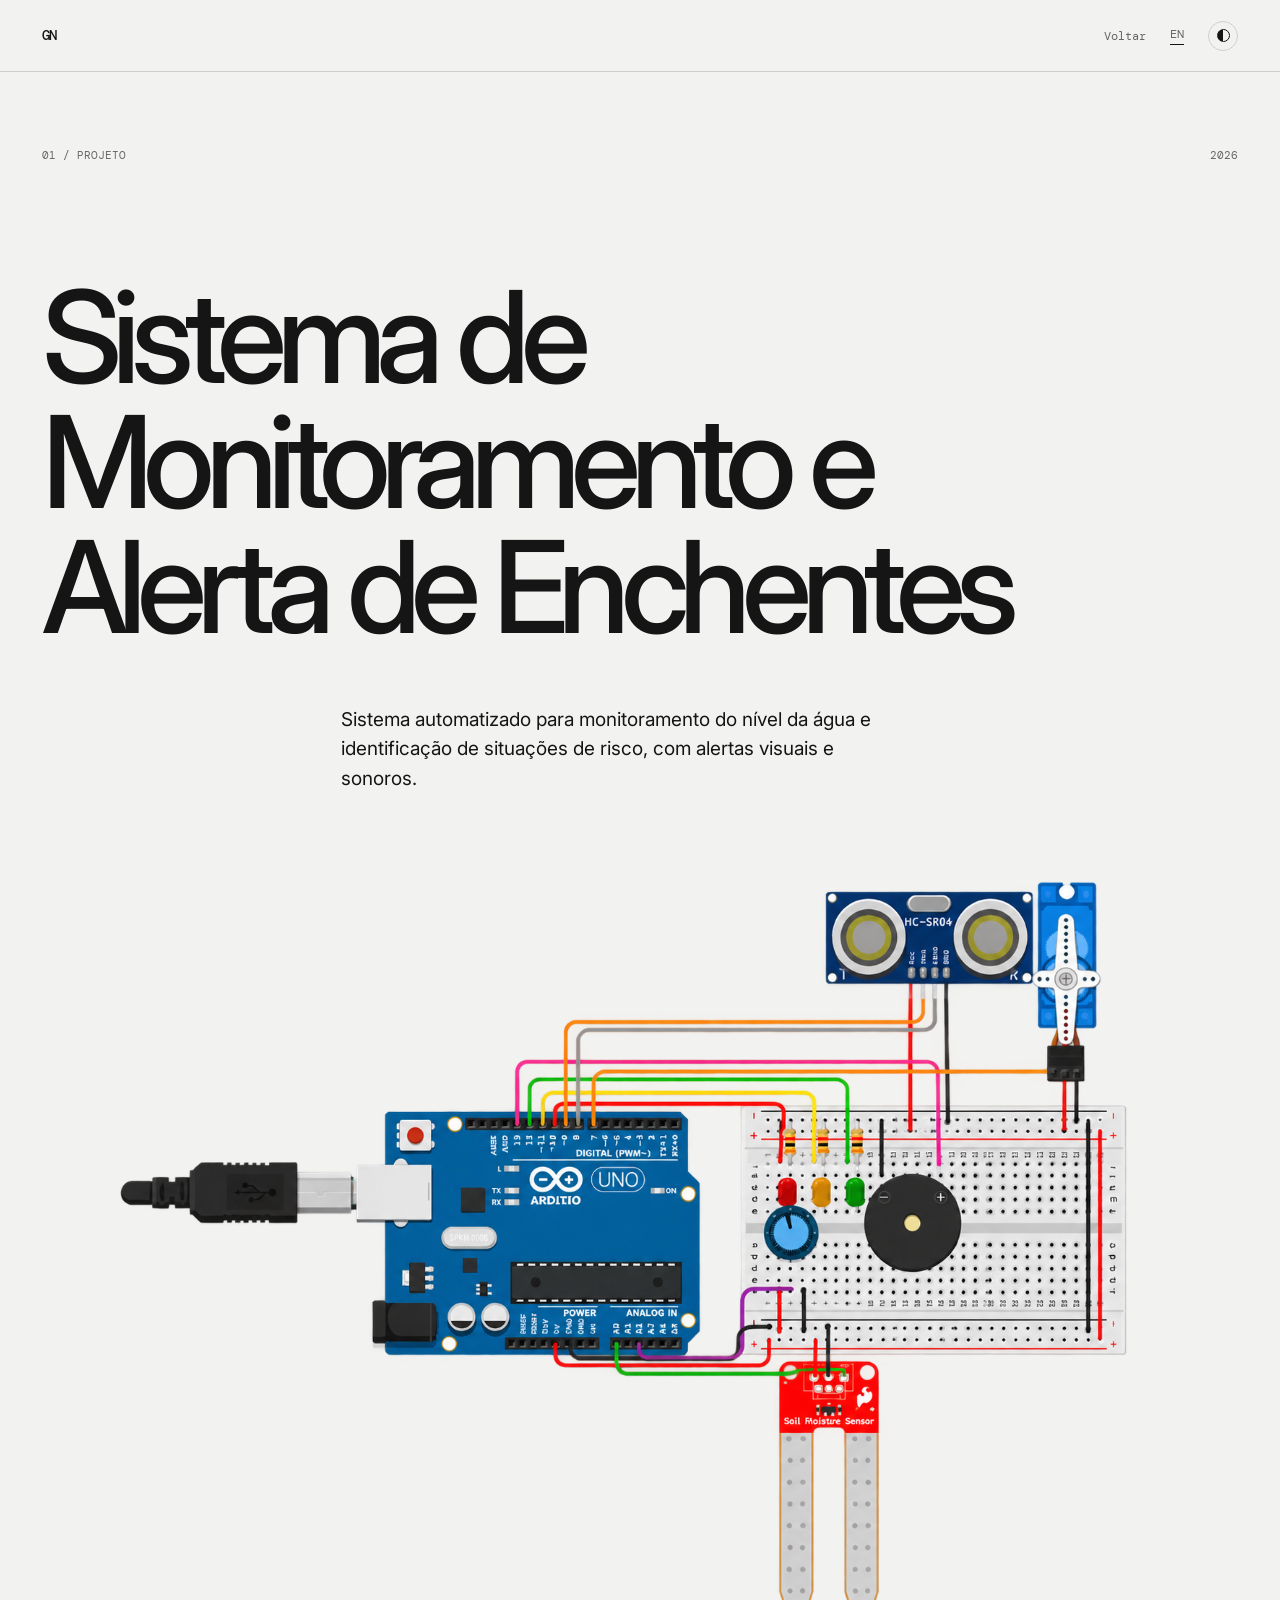
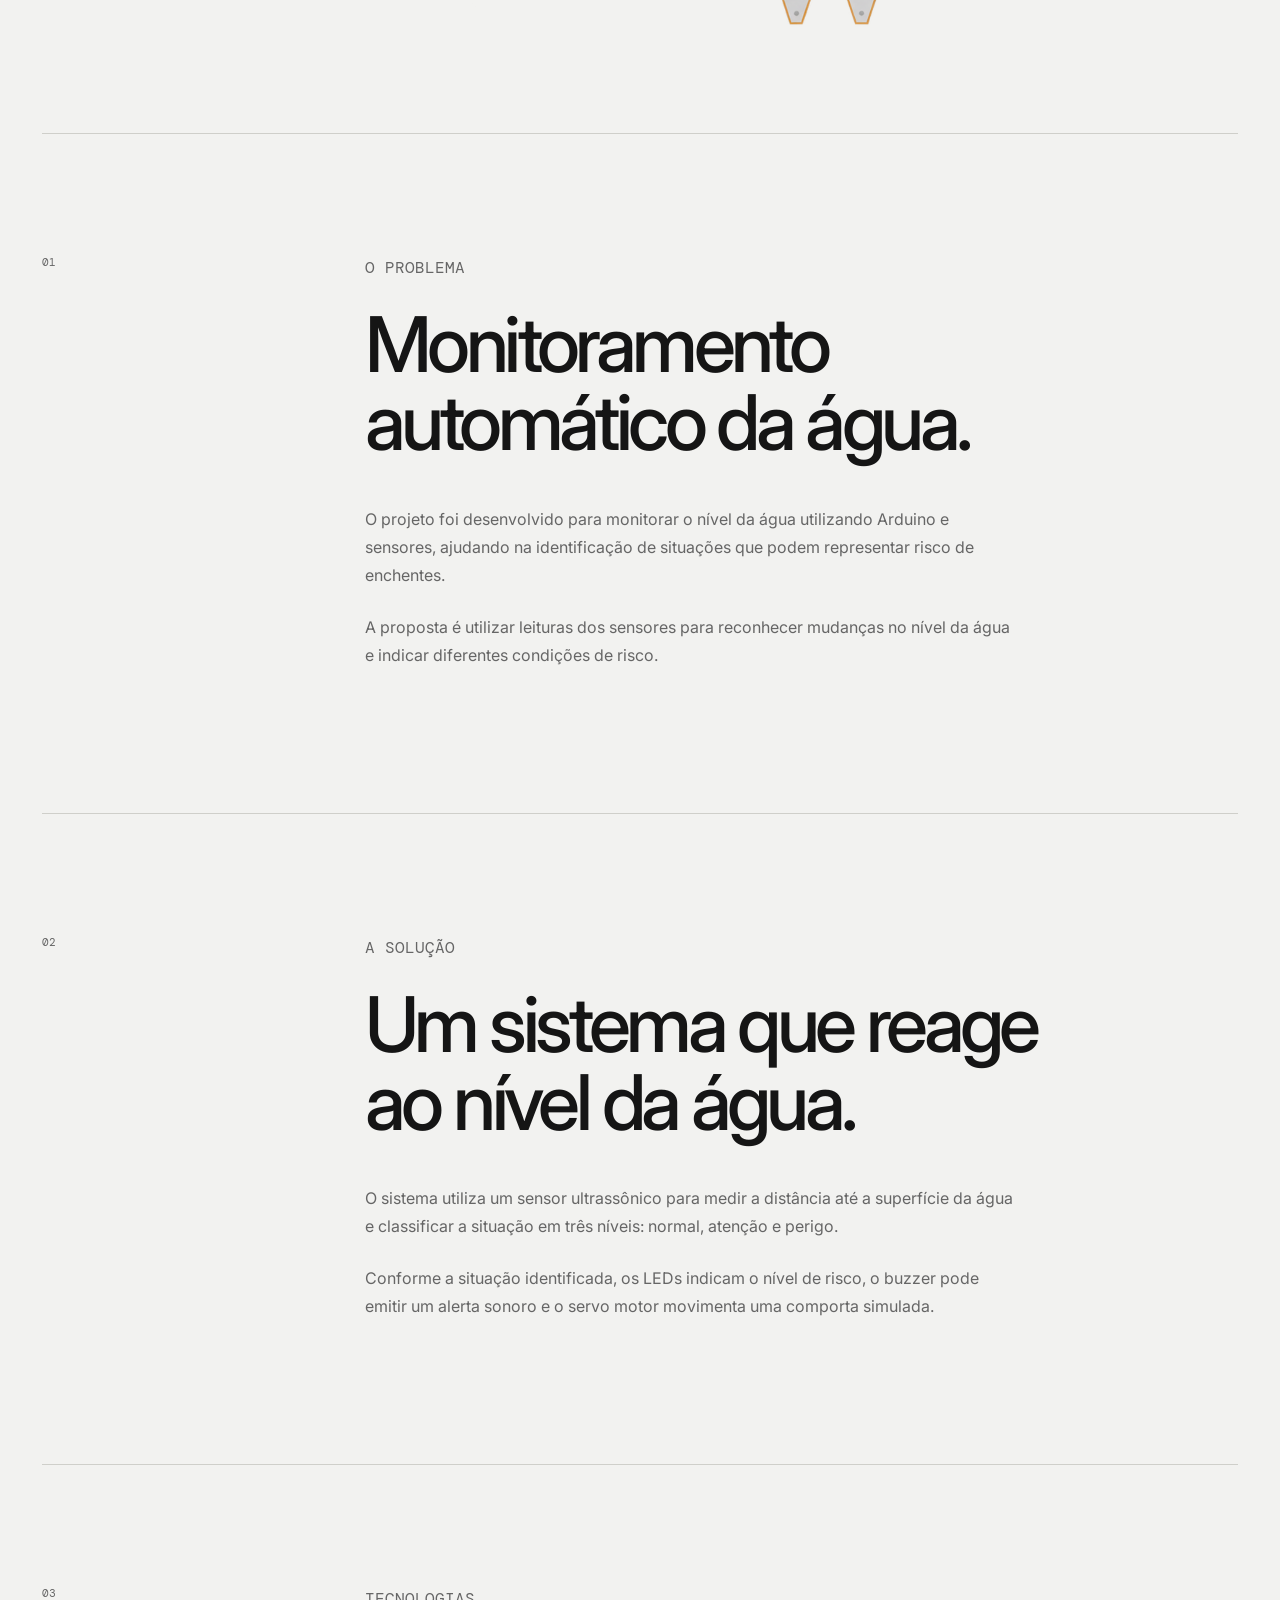
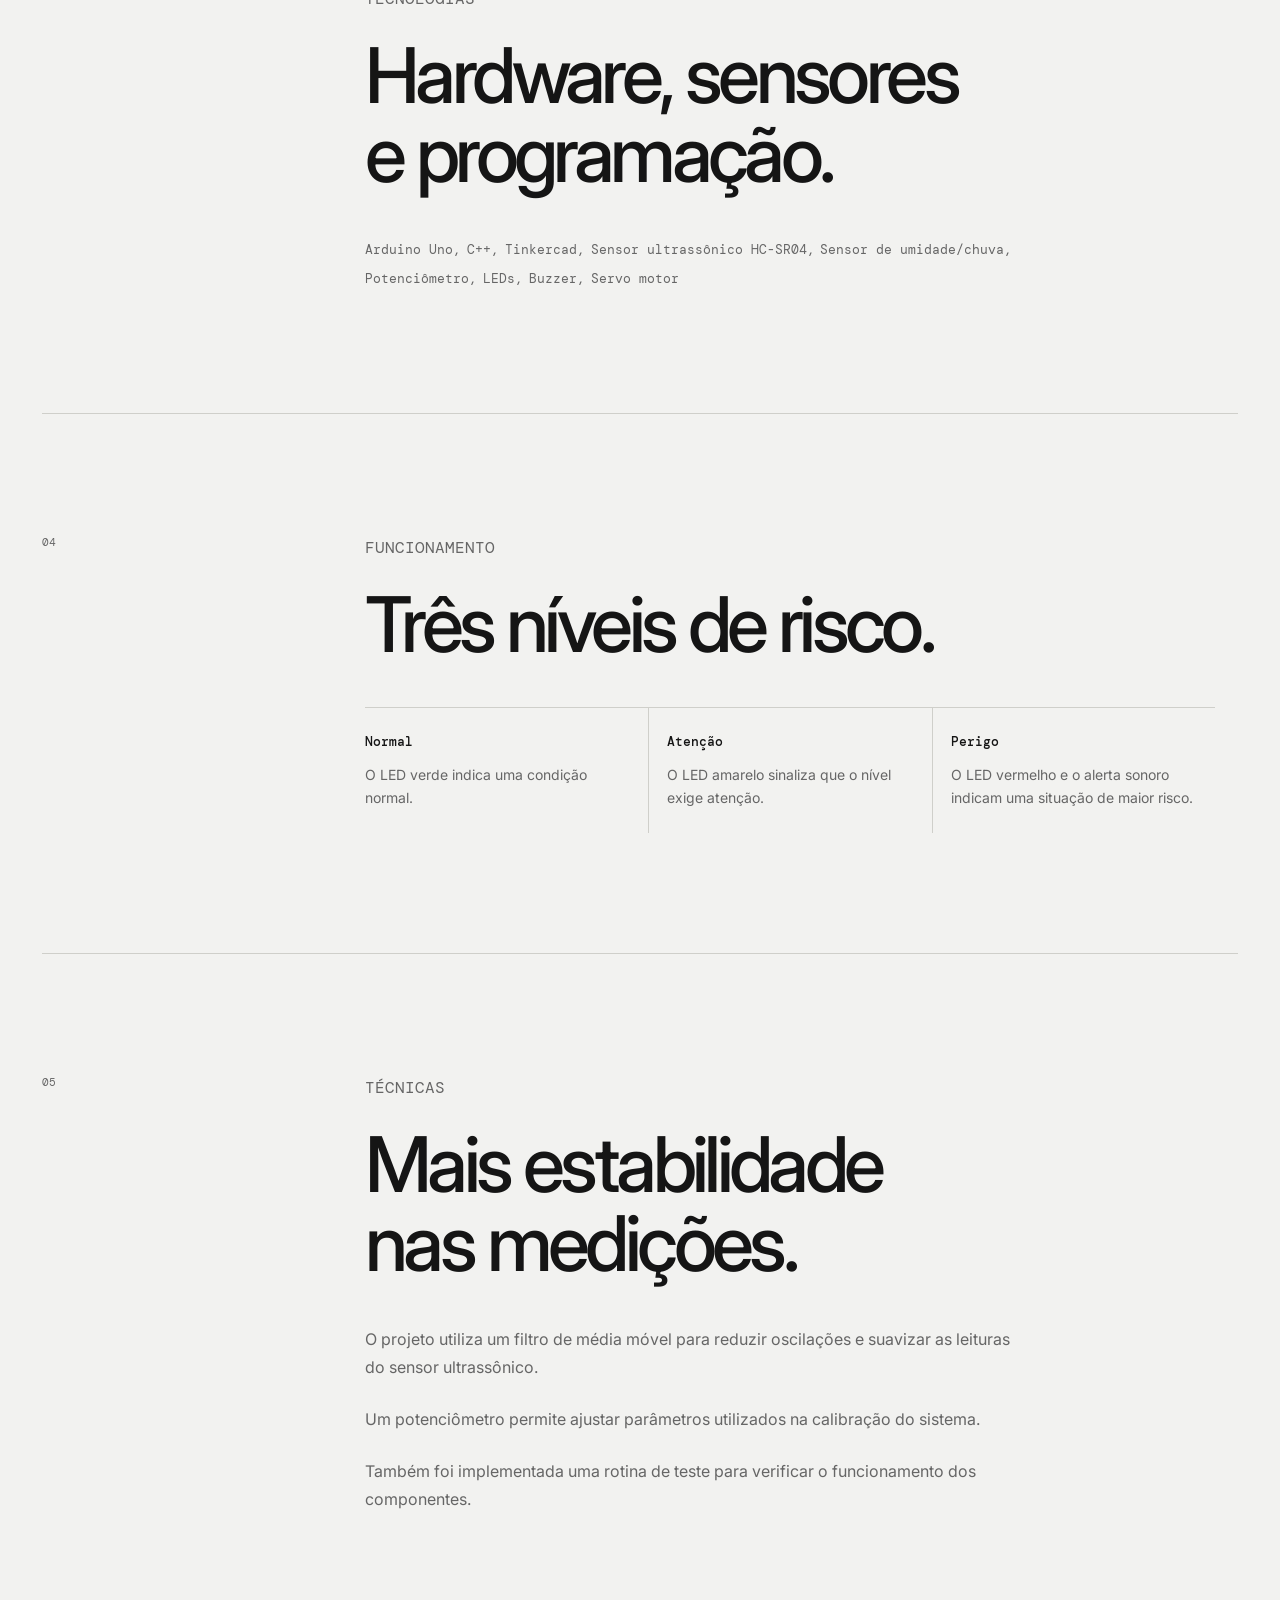
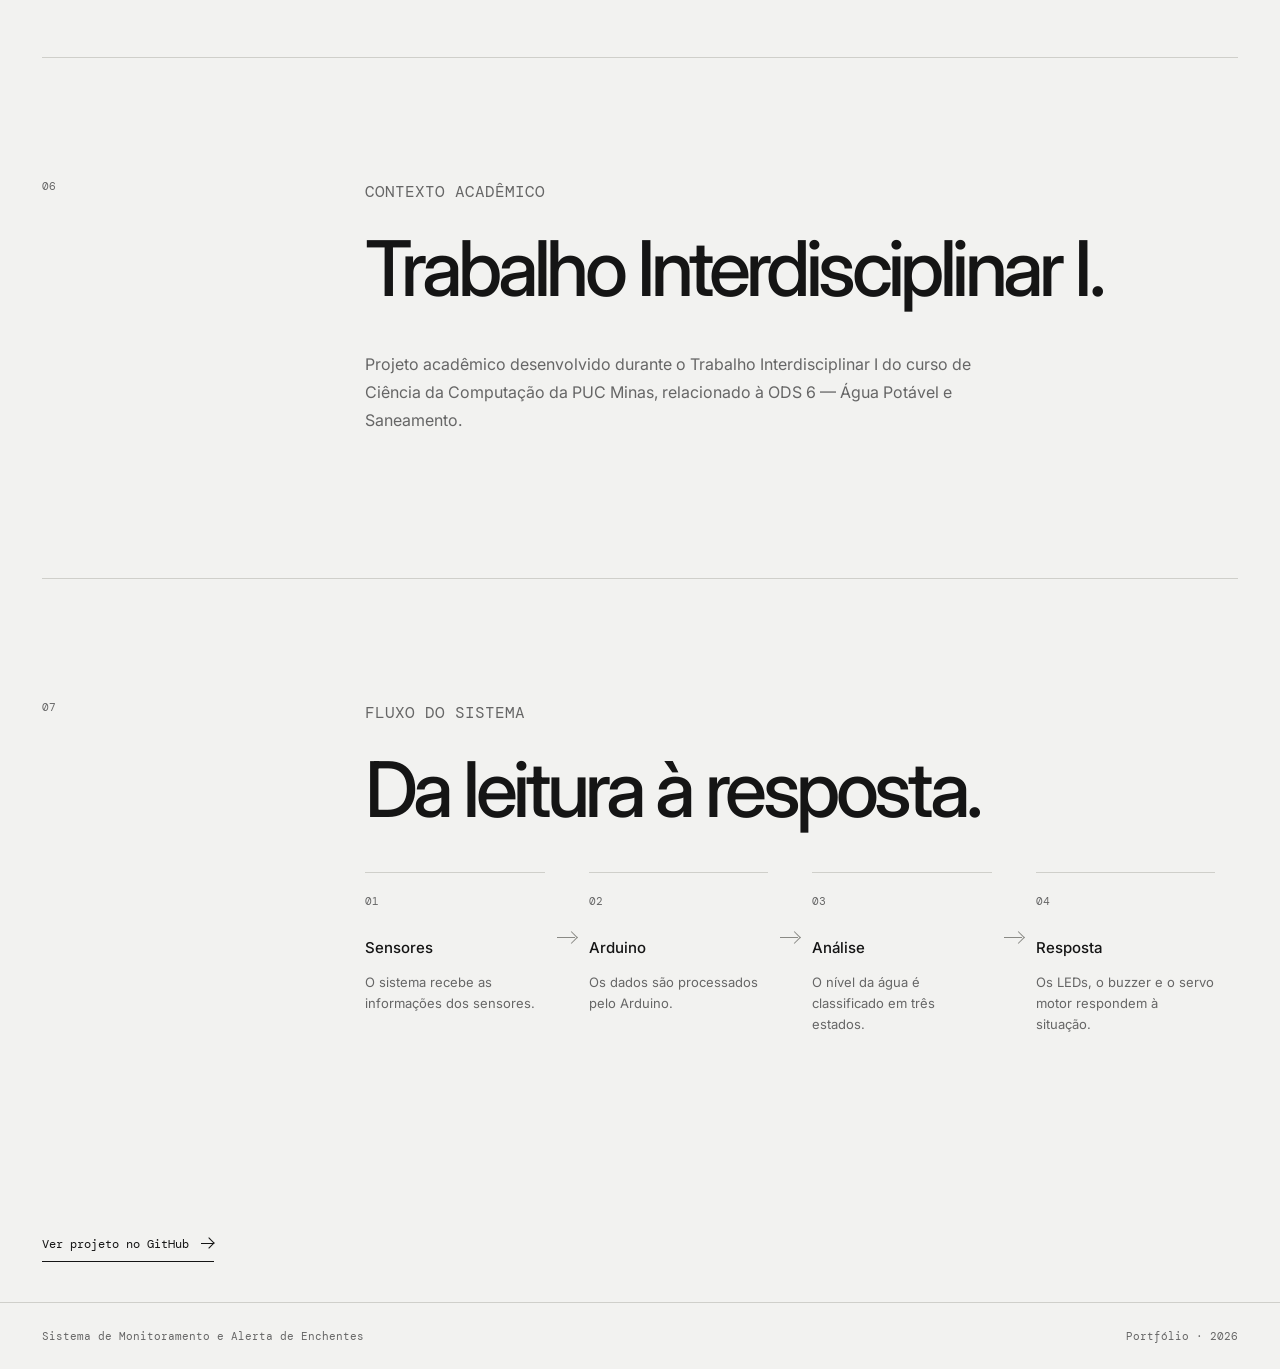
==== commit 655cdff0: "Adiciona modo escuro" ====
--- a/projeto-enchente.html
+++ b/projeto-enchente.html
@@ -25,8 +25,18 @@
                 <span data-pt="Voltar" data-en="Back">Voltar</span>
             </a>
 
-            <button id="language-toggle" type="button" aria-label="Alterar idioma">EN</button>
-
+            <button id="language-toggle" type="button">EN</button>
+
+            <button
+                class="theme-toggle"
+                id="theme-toggle"
+                type="button"
+                aria-label="Ativar modo escuro"
+                title="Alternar tema"
+                aria-pressed="false"
+            >
+                <span aria-hidden="true"></span>
+            </button>
         </div>
 
     </header>
--- a/css/projeto.css
+++ b/css/projeto.css
@@ -1,6 +1,7 @@
 @import url('https://fonts.googleapis.com/css2?family=DM+Mono:wght@400;500&family=Inter:wght@400;500;600&display=swap');
 
 :root {
+    color-scheme: light;
     --cor-fundo: #F2F2F0;
     --cor-texto: #151515;
     --cor-texto-secundario: #666666;
@@ -8,6 +9,19 @@
     --cor-fundo-suave: #E3E3DF;
     --cor-destaque: #4A4A4A;
     --cor-acento: #8A8A85;
+    --cor-cabecalho: rgba(242, 242, 240, 0.92);
+}
+
+html.tema-escuro {
+    color-scheme: dark;
+    --cor-fundo: #171717;
+    --cor-texto: #F2F2F0;
+    --cor-texto-secundario: #A3A3A3;
+    --cor-linha: #383838;
+    --cor-fundo-suave: #252525;
+    --cor-destaque: #D0D0D0;
+    --cor-acento: #A3A3A3;
+    --cor-cabecalho: rgba(23, 23, 23, 0.92);
 }
 
 * {
@@ -27,6 +41,7 @@
     font-family: Inter, Arial, sans-serif;
     line-height: 1.5;
     overflow-wrap: break-word;
+    transition: background-color 0.3s ease, color 0.3s ease;
 }
 
 a {
@@ -50,11 +65,12 @@
     align-items: center;
     justify-content: space-between;
     gap: 24px;
-    background: rgba(242, 242, 240, 0.92);
+    background: var(--cor-cabecalho);
     -webkit-backdrop-filter: blur(12px);
     backdrop-filter: blur(12px);
     border-bottom: 1px solid var(--cor-linha);
     z-index: 100;
+    transition: background-color 0.3s ease, border-color 0.3s ease;
 }
 
 .logo {
@@ -100,6 +116,46 @@
 #language-toggle:hover {
     color: var(--cor-texto);
     opacity: 0.5;
+}
+
+.theme-toggle {
+    position: relative;
+    display: inline-flex;
+    align-items: center;
+    justify-content: center;
+    flex-shrink: 0;
+    width: 30px;
+    height: 30px;
+    padding: 0;
+    border: 1px solid var(--cor-linha);
+    border-radius: 50%;
+    background: transparent;
+    color: var(--cor-texto);
+    cursor: pointer;
+    transition: background-color 0.3s ease, border-color 0.3s ease, transform 0.2s ease;
+}
+
+.theme-toggle:hover {
+    background: var(--cor-fundo-suave);
+    transform: rotate(12deg);
+}
+
+.theme-toggle span {
+    display: block;
+    width: 13px;
+    height: 13px;
+    border: 1.5px solid currentColor;
+    border-radius: 50%;
+    background: linear-gradient(90deg, currentColor 50%, transparent 50%);
+}
+
+html.tema-escuro .theme-toggle span {
+    width: 12px;
+    height: 12px;
+    border: 1.5px solid currentColor;
+    border-radius: 50%;
+    background: transparent;
+    box-shadow: 0 -7px 0 -5px currentColor, 0 7px 0 -5px currentColor, 7px 0 0 -5px currentColor, -7px 0 0 -5px currentColor;
 }
 
 main {
@@ -199,8 +255,8 @@
 .imagem-placeholder {
     width: 100%;
     overflow: hidden;
-    background: var(--cor-fundo-suave);
-    border: 1px solid var(--cor-linha);
+    background: transparent;
+    border: 0;
 }
 
 .imagem-placeholder img {
@@ -557,6 +613,11 @@
         font-size: 10px;
     }
 
+    .theme-toggle {
+        width: 27px;
+        height: 27px;
+    }
+
     section {
         padding-left: 20px;
         padding-right: 20px;
@@ -740,6 +801,11 @@
         font-size: 10px;
     }
 
+    .theme-toggle {
+        width: 25px;
+        height: 25px;
+    }
+
     .projeto-introducao h1 {
         font-size: clamp(39px, 10.5vw, 52px);
     }
